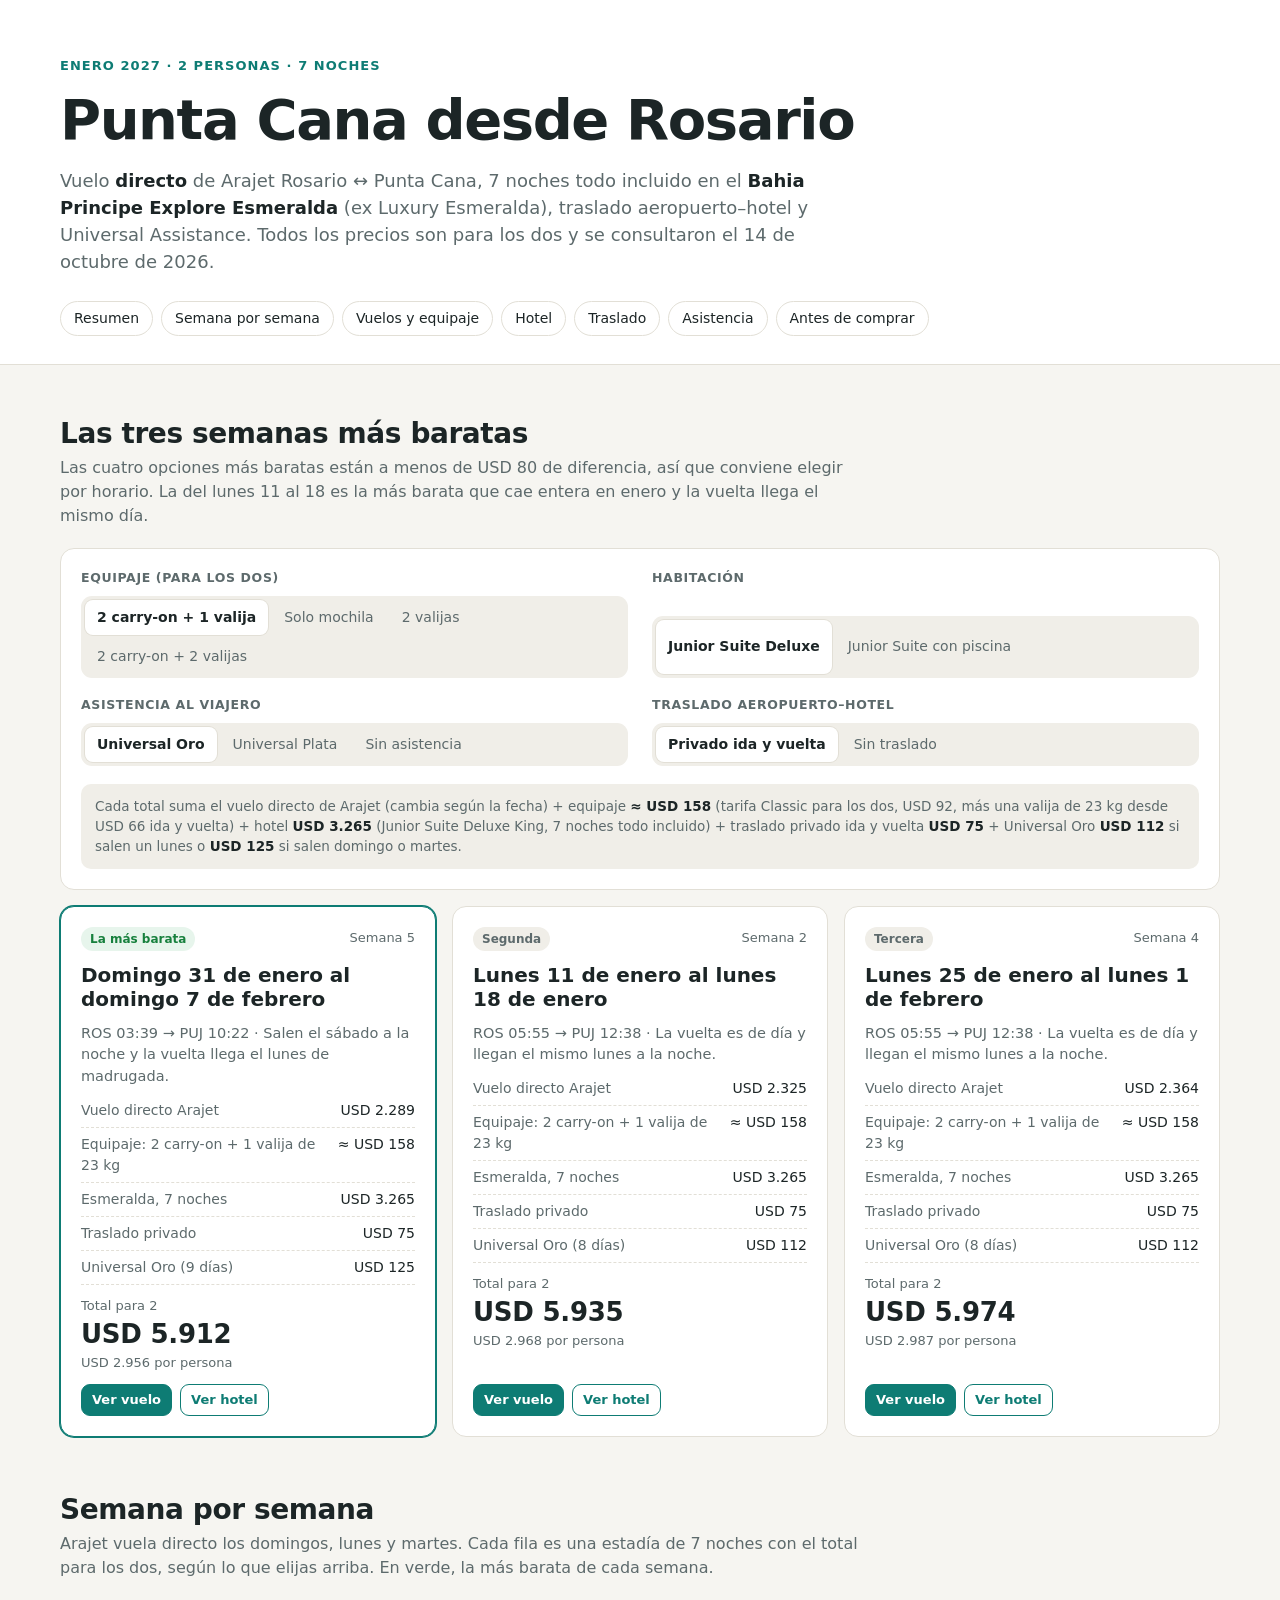
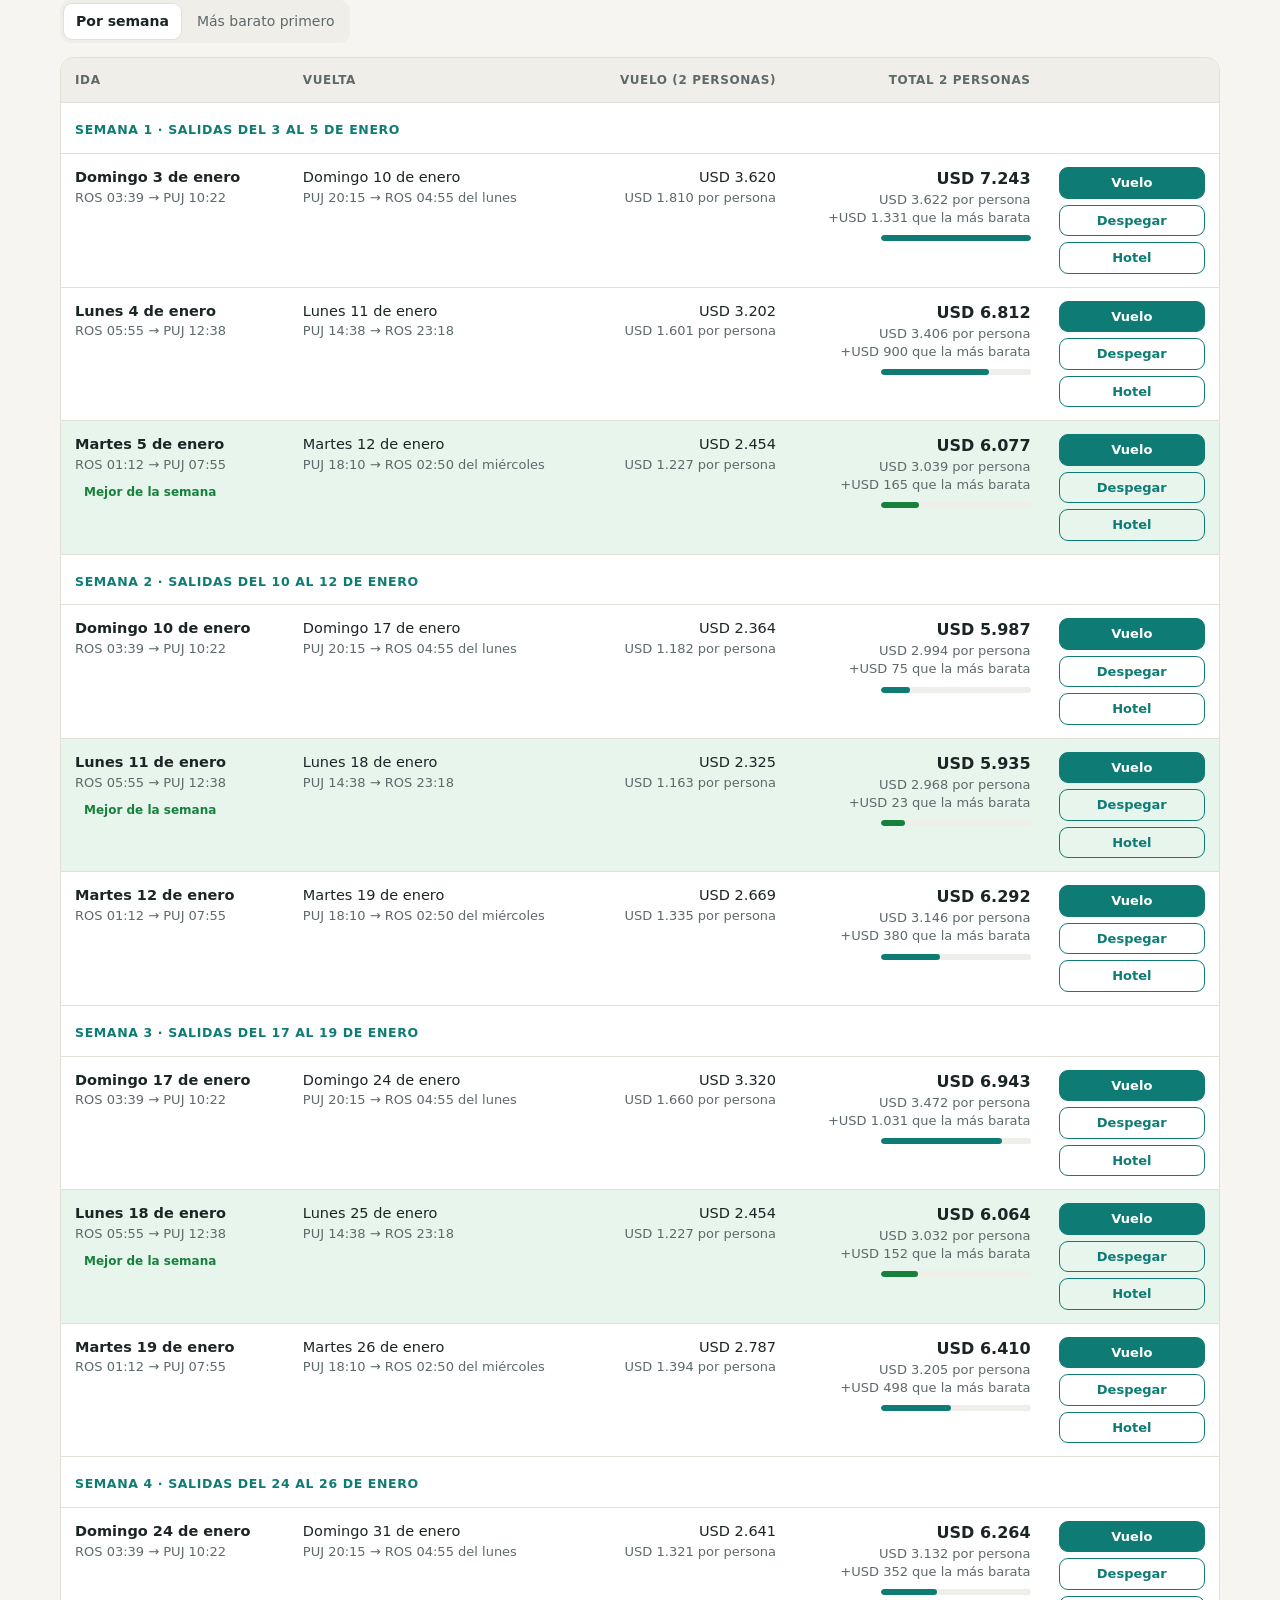
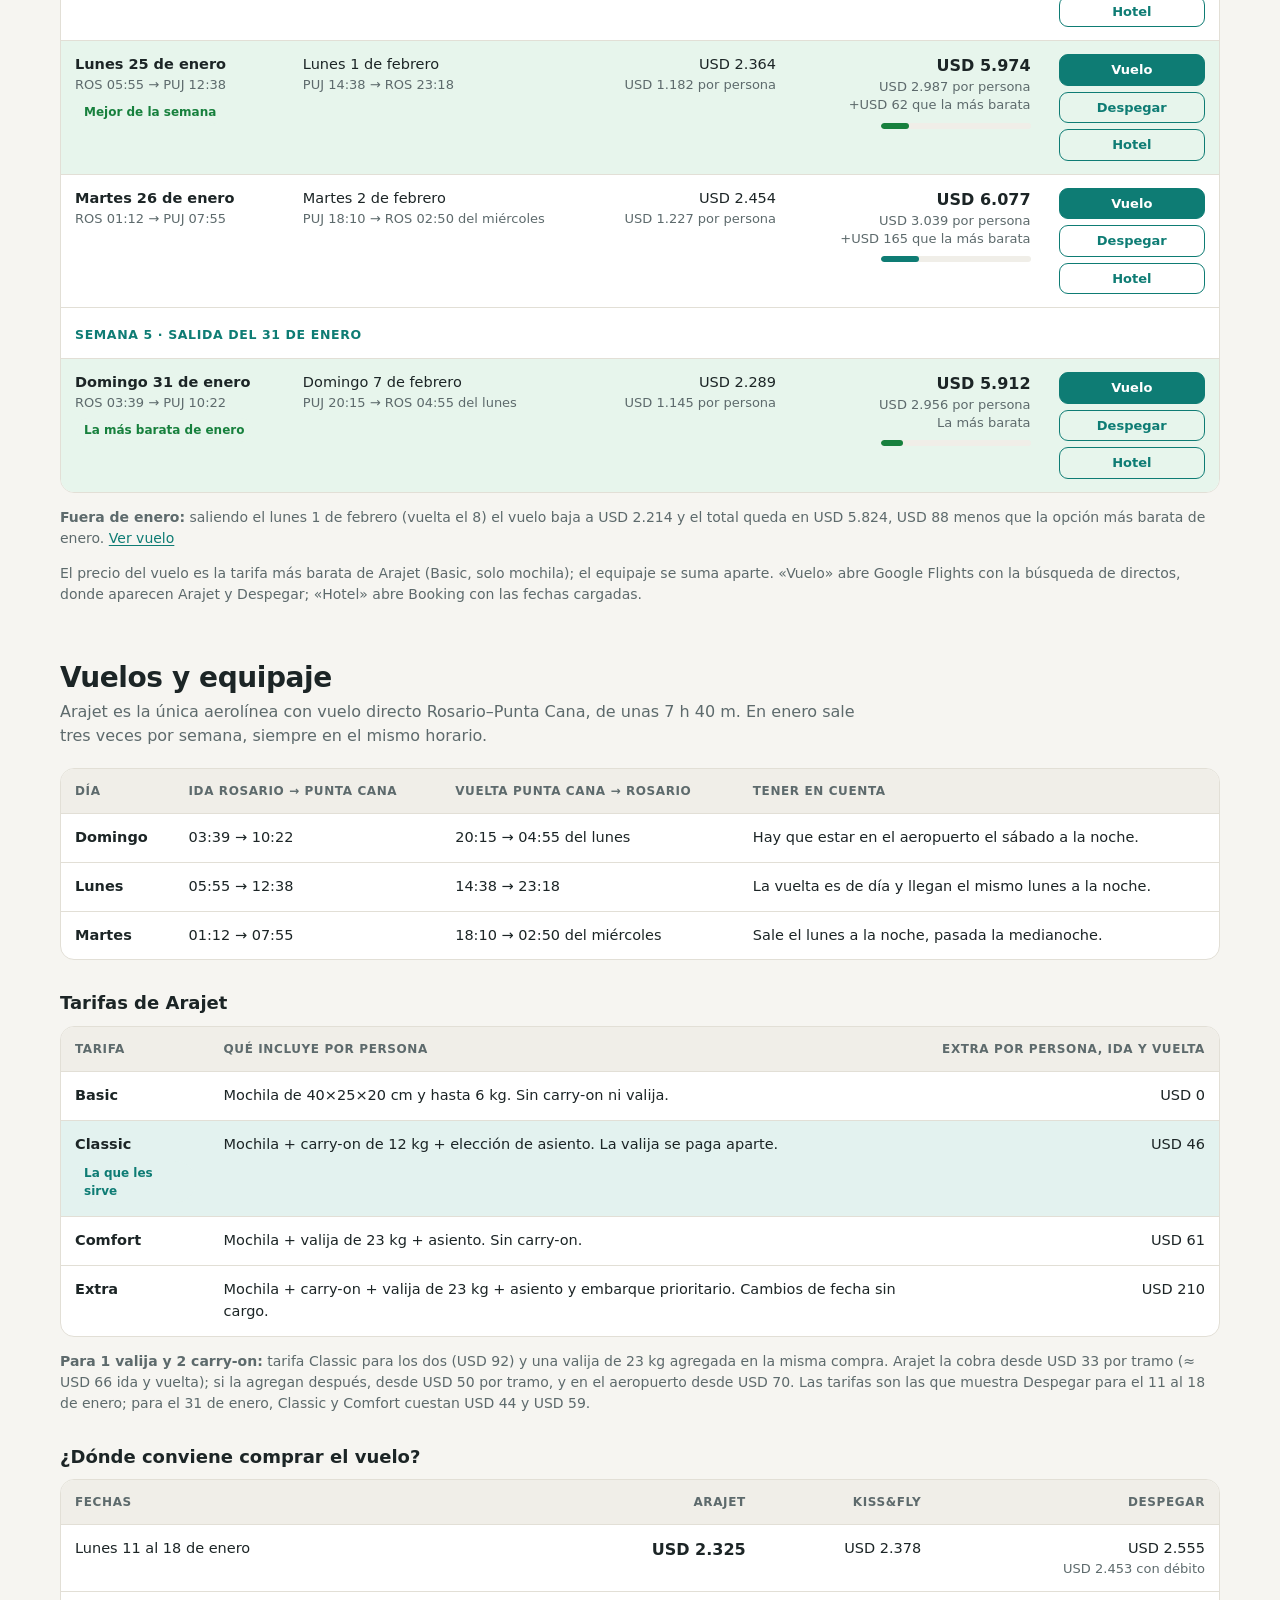
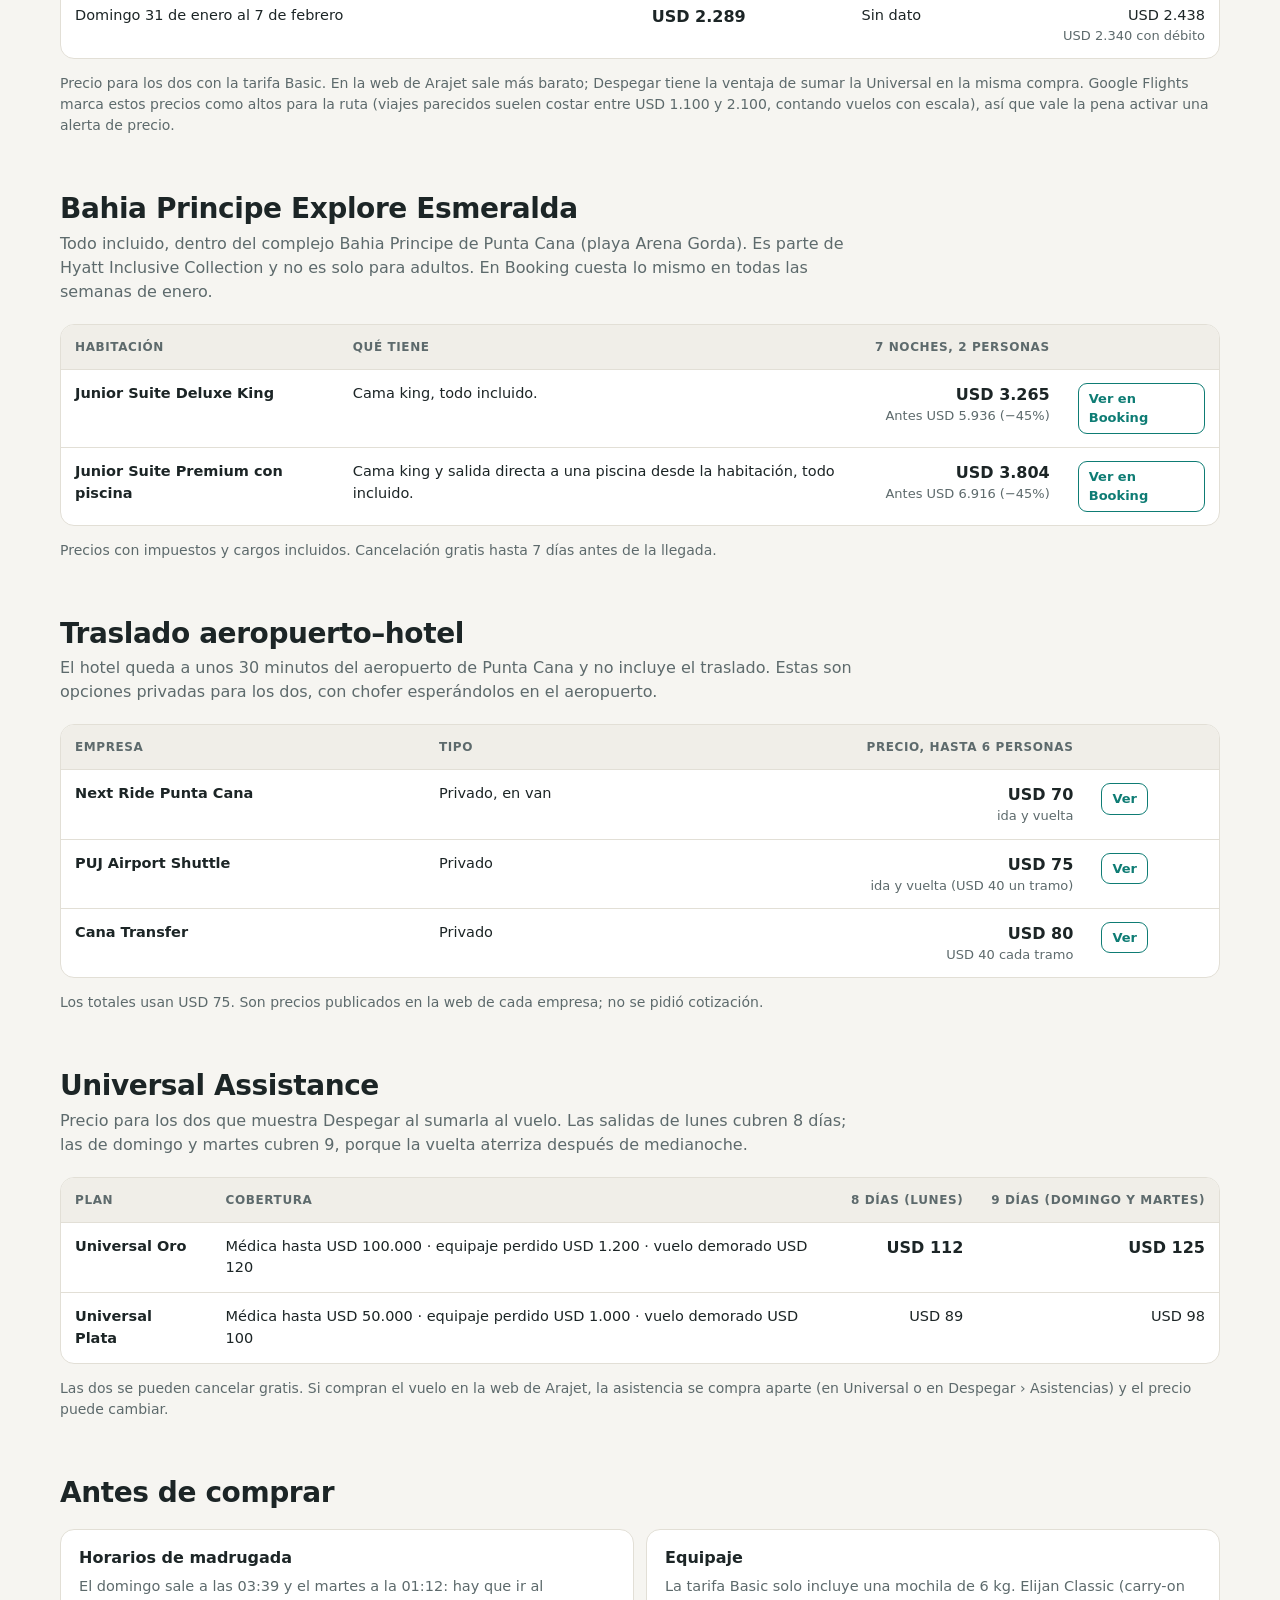
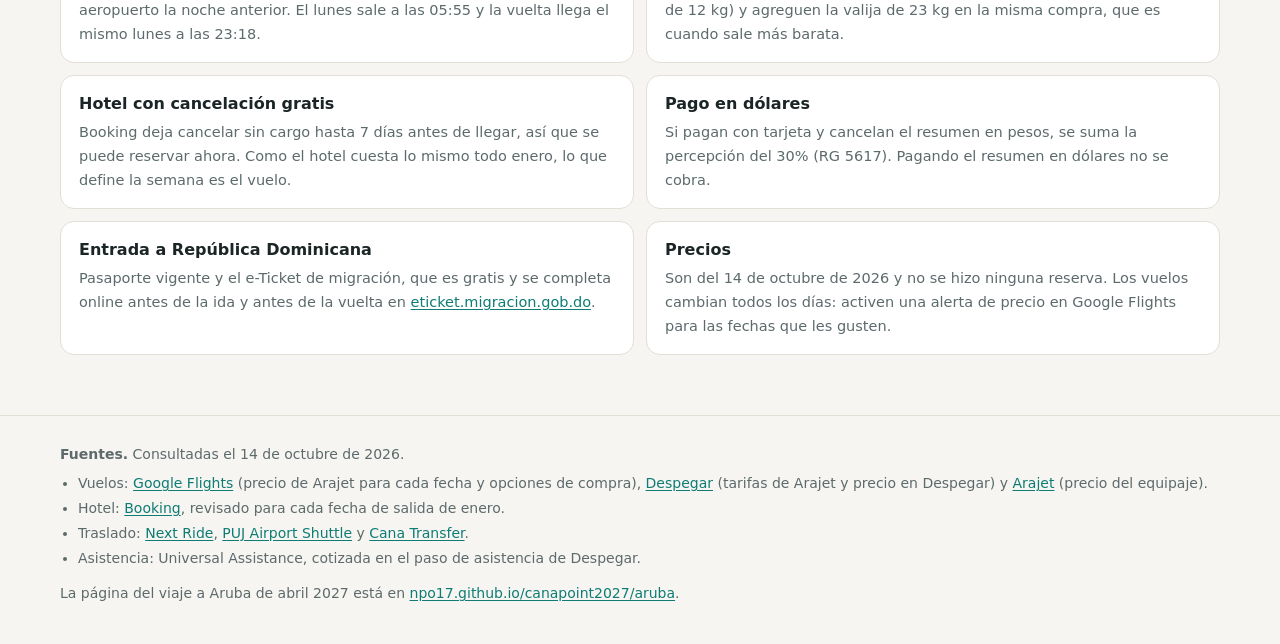
==== index.html @ 8eaff3e0 "Publicar Punta Cana en la raíz y mover Aruba a /aruba/ Co-authored-by: Cursor <cursoragent@cursor.co" ====
<!doctype html>
<html lang="es-AR">
<head>
  <meta charset="utf-8">
  <meta name="viewport" content="width=device-width, initial-scale=1">
  <title>Punta Cana · Enero 2027 · Precios por semana</title>
  <meta name="description" content="Vuelo directo Rosario–Punta Cana, Bahia Principe Explore Esmeralda, traslado y Universal Assistance: precios para 2 personas en cada semana de enero de 2027.">
  <link rel="stylesheet" href="styles.css">
  <script src="app.js" defer></script>
</head>
<body>
  <header class="hero">
    <div class="wrap">
      <p class="eyebrow">Enero 2027 · 2 personas · 7 noches</p>
      <h1>Punta Cana desde Rosario</h1>
      <p class="lead">Vuelo <strong>directo</strong> de Arajet Rosario ↔ Punta Cana, 7 noches todo incluido en el <strong>Bahia Principe Explore Esmeralda</strong> (ex Luxury Esmeralda), traslado aeropuerto–hotel y Universal Assistance. Todos los precios son para los dos y se consultaron el 14 de octubre de 2026.</p>
      <nav class="toc" aria-label="Secciones">
        <a href="#resumen">Resumen</a>
        <a href="#semanas">Semana por semana</a>
        <a href="#vuelos">Vuelos y equipaje</a>
        <a href="#hotel">Hotel</a>
        <a href="#traslado">Traslado</a>
        <a href="#asistencia">Asistencia</a>
        <a href="#antes">Antes de comprar</a>
      </nav>
    </div>
  </header>

  <main class="wrap">
    <section id="resumen" class="section">
      <div class="section-head">
        <h2>Las tres semanas más baratas</h2>
        <p class="muted">Las cuatro opciones más baratas están a menos de USD 80 de diferencia, así que conviene elegir por horario. La del lunes 11 al 18 es la más barata que cae entera en enero y la vuelta llega el mismo día.</p>
      </div>
      <div class="options card">
        <div class="control">
          <span class="control-label">Equipaje (para los dos)</span>
          <div class="seg" data-key="luggage">
            <button type="button" data-value="classic">2 carry-on + 1 valija</button>
            <button type="button" data-value="basic">Solo mochila</button>
            <button type="button" data-value="comfort">2 valijas</button>
            <button type="button" data-value="extra">2 carry-on + 2 valijas</button>
          </div>
        </div>
        <div class="control">
          <span class="control-label">Habitación</span>
          <div class="seg" data-key="room">
            <button type="button" data-value="deluxe">Junior Suite Deluxe</button>
            <button type="button" data-value="swimup">Junior Suite con piscina</button>
          </div>
        </div>
        <div class="control">
          <span class="control-label">Asistencia al viajero</span>
          <div class="seg" data-key="ins">
            <button type="button" data-value="oro">Universal Oro</button>
            <button type="button" data-value="plata">Universal Plata</button>
            <button type="button" data-value="none">Sin asistencia</button>
          </div>
        </div>
        <div class="control">
          <span class="control-label">Traslado aeropuerto–hotel</span>
          <div class="seg" data-key="transfer">
            <button type="button" data-value="private">Privado ida y vuelta</button>
            <button type="button" data-value="none">Sin traslado</button>
          </div>
        </div>
        <p class="includes" id="includes" aria-live="polite"></p>
      </div>
      <div class="packages" id="top"></div>
    </section>

    <section id="semanas" class="section">
      <div class="section-head">
        <h2>Semana por semana</h2>
        <p class="muted">Arajet vuela directo los domingos, lunes y martes. Cada fila es una estadía de 7 noches con el total para los dos, según lo que elijas arriba. En verde, la más barata de cada semana.</p>
      </div>
      <div class="toolbar">
        <div class="seg" data-key="sort">
          <button type="button" data-value="week">Por semana</button>
          <button type="button" data-value="price">Más barato primero</button>
        </div>
      </div>
      <div class="table-wrap">
        <table class="trips-table stack">
          <thead>
            <tr>
              <th>Ida</th>
              <th>Vuelta</th>
              <th class="num">Vuelo (2 personas)</th>
              <th class="num">Total 2 personas</th>
              <th><span class="visually-hidden">Links</span></th>
            </tr>
          </thead>
          <tbody id="trips-body"></tbody>
        </table>
      </div>
      <p class="note" id="feb-note"></p>
      <p class="note">El precio del vuelo es la tarifa más barata de Arajet (Basic, solo mochila); el equipaje se suma aparte. «Vuelo» abre Google Flights con la búsqueda de directos, donde aparecen Arajet y Despegar; «Hotel» abre Booking con las fechas cargadas.</p>
    </section>

    <section id="vuelos" class="section">
      <div class="section-head">
        <h2>Vuelos y equipaje</h2>
        <p class="muted">Arajet es la única aerolínea con vuelo directo Rosario–Punta Cana, de unas 7 h 40 m. En enero sale tres veces por semana, siempre en el mismo horario.</p>
      </div>
      <div class="table-wrap">
        <table class="stack">
          <thead>
            <tr>
              <th>Día</th>
              <th>Ida Rosario → Punta Cana</th>
              <th>Vuelta Punta Cana → Rosario</th>
              <th>Tener en cuenta</th>
            </tr>
          </thead>
          <tbody>
            <tr>
              <td class="nowrap"><strong>Domingo</strong></td>
              <td data-label="Ida">03:39 → 10:22</td>
              <td data-label="Vuelta">20:15 → 04:55 del lunes</td>
              <td data-label="Tener en cuenta">Hay que estar en el aeropuerto el sábado a la noche.</td>
            </tr>
            <tr>
              <td class="nowrap"><strong>Lunes</strong></td>
              <td data-label="Ida">05:55 → 12:38</td>
              <td data-label="Vuelta">14:38 → 23:18</td>
              <td data-label="Tener en cuenta">La vuelta es de día y llegan el mismo lunes a la noche.</td>
            </tr>
            <tr>
              <td class="nowrap"><strong>Martes</strong></td>
              <td data-label="Ida">01:12 → 07:55</td>
              <td data-label="Vuelta">18:10 → 02:50 del miércoles</td>
              <td data-label="Tener en cuenta">Sale el lunes a la noche, pasada la medianoche.</td>
            </tr>
          </tbody>
        </table>
      </div>

      <h3>Tarifas de Arajet</h3>
      <div class="table-wrap">
        <table class="stack">
          <thead>
            <tr>
              <th>Tarifa</th>
              <th>Qué incluye por persona</th>
              <th class="num">Extra por persona, ida y vuelta</th>
            </tr>
          </thead>
          <tbody>
            <tr>
              <td><strong>Basic</strong></td>
              <td data-label="Incluye">Mochila de 40×25×20 cm y hasta 6 kg. Sin carry-on ni valija.</td>
              <td class="num" data-label="Extra por persona">USD 0</td>
            </tr>
            <tr class="is-selected">
              <td><strong>Classic</strong><div class="badges"><span class="badge rec">La que les sirve</span></div></td>
              <td data-label="Incluye">Mochila + carry-on de 12 kg + elección de asiento. La valija se paga aparte.</td>
              <td class="num" data-label="Extra por persona">USD 46</td>
            </tr>
            <tr>
              <td><strong>Comfort</strong></td>
              <td data-label="Incluye">Mochila + valija de 23 kg + asiento. Sin carry-on.</td>
              <td class="num" data-label="Extra por persona">USD 61</td>
            </tr>
            <tr>
              <td><strong>Extra</strong></td>
              <td data-label="Incluye">Mochila + carry-on + valija de 23 kg + asiento y embarque prioritario. Cambios de fecha sin cargo.</td>
              <td class="num" data-label="Extra por persona">USD 210</td>
            </tr>
          </tbody>
        </table>
      </div>
      <p class="note"><strong>Para 1 valija y 2 carry-on:</strong> tarifa Classic para los dos (USD 92) y una valija de 23 kg agregada en la misma compra. Arajet la cobra desde USD 33 por tramo (≈ USD 66 ida y vuelta); si la agregan después, desde USD 50 por tramo, y en el aeropuerto desde USD 70. Las tarifas son las que muestra Despegar para el 11 al 18 de enero; para el 31 de enero, Classic y Comfort cuestan USD 44 y USD 59.</p>

      <h3>¿Dónde conviene comprar el vuelo?</h3>
      <div class="table-wrap">
        <table class="stack">
          <thead>
            <tr>
              <th>Fechas</th>
              <th class="num">Arajet</th>
              <th class="num">kiss&amp;fly</th>
              <th class="num">Despegar</th>
            </tr>
          </thead>
          <tbody>
            <tr>
              <td>Lunes 11 al 18 de enero</td>
              <td class="num" data-label="Arajet"><strong>USD 2.325</strong></td>
              <td class="num" data-label="kiss&amp;fly">USD 2.378</td>
              <td class="num" data-label="Despegar">USD 2.555<span class="sub">USD 2.453 con débito</span></td>
            </tr>
            <tr>
              <td>Domingo 31 de enero al 7 de febrero</td>
              <td class="num" data-label="Arajet"><strong>USD 2.289</strong></td>
              <td class="num" data-label="kiss&amp;fly">Sin dato</td>
              <td class="num" data-label="Despegar">USD 2.438<span class="sub">USD 2.340 con débito</span></td>
            </tr>
          </tbody>
        </table>
      </div>
      <p class="note">Precio para los dos con la tarifa Basic. En la web de Arajet sale más barato; Despegar tiene la ventaja de sumar la Universal en la misma compra. Google Flights marca estos precios como altos para la ruta (viajes parecidos suelen costar entre USD 1.100 y 2.100, contando vuelos con escala), así que vale la pena activar una alerta de precio.</p>
    </section>

    <section id="hotel" class="section">
      <div class="section-head">
        <h2>Bahia Principe Explore Esmeralda</h2>
        <p class="muted">Todo incluido, dentro del complejo Bahia Principe de Punta Cana (playa Arena Gorda). Es parte de Hyatt Inclusive Collection y no es solo para adultos. En Booking cuesta lo mismo en todas las semanas de enero.</p>
      </div>
      <div class="table-wrap">
        <table class="stack">
          <thead>
            <tr>
              <th>Habitación</th>
              <th>Qué tiene</th>
              <th class="num">7 noches, 2 personas</th>
              <th><span class="visually-hidden">Acciones</span></th>
            </tr>
          </thead>
          <tbody>
            <tr>
              <td><strong>Junior Suite Deluxe King</strong></td>
              <td data-label="Qué tiene">Cama king, todo incluido.</td>
              <td class="num" data-label="7 noches, 2 personas"><strong>USD 3.265</strong><span class="sub">Antes USD 5.936 (−45%)</span></td>
              <td><a class="btn small ghost" href="https://www.booking.com/hotel/do/luxury-bahia-principe-esmeralda-punta-cana2.es.html?checkin=2027-01-11&amp;checkout=2027-01-18&amp;group_adults=2&amp;no_rooms=1&amp;selected_currency=USD" target="_blank" rel="noopener">Ver en Booking</a></td>
            </tr>
            <tr>
              <td><strong>Junior Suite Premium con piscina</strong></td>
              <td data-label="Qué tiene">Cama king y salida directa a una piscina desde la habitación, todo incluido.</td>
              <td class="num" data-label="7 noches, 2 personas"><strong>USD 3.804</strong><span class="sub">Antes USD 6.916 (−45%)</span></td>
              <td><a class="btn small ghost" href="https://www.booking.com/hotel/do/luxury-bahia-principe-esmeralda-punta-cana2.es.html?checkin=2027-01-11&amp;checkout=2027-01-18&amp;group_adults=2&amp;no_rooms=1&amp;selected_currency=USD" target="_blank" rel="noopener">Ver en Booking</a></td>
            </tr>
          </tbody>
        </table>
      </div>
      <p class="note">Precios con impuestos y cargos incluidos. Cancelación gratis hasta 7 días antes de la llegada.</p>
    </section>

    <section id="traslado" class="section">
      <div class="section-head">
        <h2>Traslado aeropuerto–hotel</h2>
        <p class="muted">El hotel queda a unos 30 minutos del aeropuerto de Punta Cana y no incluye el traslado. Estas son opciones privadas para los dos, con chofer esperándolos en el aeropuerto.</p>
      </div>
      <div class="table-wrap">
        <table class="stack">
          <thead>
            <tr>
              <th>Empresa</th>
              <th>Tipo</th>
              <th class="num">Precio, hasta 6 personas</th>
              <th><span class="visually-hidden">Acciones</span></th>
            </tr>
          </thead>
          <tbody>
            <tr>
              <td><strong>Next Ride Punta Cana</strong></td>
              <td data-label="Tipo">Privado, en van</td>
              <td class="num" data-label="Precio"><strong>USD 70</strong><span class="sub">ida y vuelta</span></td>
              <td><a class="btn small ghost" href="https://nextridepuntacana.com/transfer-bahia-principe" target="_blank" rel="noopener">Ver</a></td>
            </tr>
            <tr>
              <td><strong>PUJ Airport Shuttle</strong></td>
              <td data-label="Tipo">Privado</td>
              <td class="num" data-label="Precio"><strong>USD 75</strong><span class="sub">ida y vuelta (USD 40 un tramo)</span></td>
              <td><a class="btn small ghost" href="https://pujairportshuttle.com/to/bahia-principe-luxury-esmeralda" target="_blank" rel="noopener">Ver</a></td>
            </tr>
            <tr>
              <td><strong>Cana Transfer</strong></td>
              <td data-label="Tipo">Privado</td>
              <td class="num" data-label="Precio"><strong>USD 80</strong><span class="sub">USD 40 cada tramo</span></td>
              <td><a class="btn small ghost" href="https://canatransfer.com/puj-airport-transfers/private-puj-airport-transfer-to-bahia-principe-luxury-esmeralda/" target="_blank" rel="noopener">Ver</a></td>
            </tr>
          </tbody>
        </table>
      </div>
      <p class="note">Los totales usan USD 75. Son precios publicados en la web de cada empresa; no se pidió cotización.</p>
    </section>

    <section id="asistencia" class="section">
      <div class="section-head">
        <h2>Universal Assistance</h2>
        <p class="muted">Precio para los dos que muestra Despegar al sumarla al vuelo. Las salidas de lunes cubren 8 días; las de domingo y martes cubren 9, porque la vuelta aterriza después de medianoche.</p>
      </div>
      <div class="table-wrap">
        <table class="stack">
          <thead>
            <tr>
              <th>Plan</th>
              <th>Cobertura</th>
              <th class="num">8 días (lunes)</th>
              <th class="num">9 días (domingo y martes)</th>
            </tr>
          </thead>
          <tbody>
            <tr>
              <td><strong>Universal Oro</strong></td>
              <td data-label="Cobertura">Médica hasta USD 100.000 · equipaje perdido USD 1.200 · vuelo demorado USD 120</td>
              <td class="num" data-label="8 días (lunes)"><strong>USD 112</strong></td>
              <td class="num" data-label="9 días (domingo y martes)"><strong>USD 125</strong></td>
            </tr>
            <tr>
              <td><strong>Universal Plata</strong></td>
              <td data-label="Cobertura">Médica hasta USD 50.000 · equipaje perdido USD 1.000 · vuelo demorado USD 100</td>
              <td class="num" data-label="8 días (lunes)">USD 89</td>
              <td class="num" data-label="9 días (domingo y martes)">USD 98</td>
            </tr>
          </tbody>
        </table>
      </div>
      <p class="note">Las dos se pueden cancelar gratis. Si compran el vuelo en la web de Arajet, la asistencia se compra aparte (en Universal o en Despegar › Asistencias) y el precio puede cambiar.</p>
    </section>

    <section id="antes" class="section">
      <div class="section-head">
        <h2>Antes de comprar</h2>
      </div>
      <ul class="checklist">
        <li><strong>Horarios de madrugada</strong><span>El domingo sale a las 03:39 y el martes a la 01:12: hay que ir al aeropuerto la noche anterior. El lunes sale a las 05:55 y la vuelta llega el mismo lunes a las 23:18.</span></li>
        <li><strong>Equipaje</strong><span>La tarifa Basic solo incluye una mochila de 6 kg. Elijan Classic (carry-on de 12 kg) y agreguen la valija de 23 kg en la misma compra, que es cuando sale más barata.</span></li>
        <li><strong>Hotel con cancelación gratis</strong><span>Booking deja cancelar sin cargo hasta 7 días antes de llegar, así que se puede reservar ahora. Como el hotel cuesta lo mismo todo enero, lo que define la semana es el vuelo.</span></li>
        <li><strong>Pago en dólares</strong><span>Si pagan con tarjeta y cancelan el resumen en pesos, se suma la percepción del 30% (RG 5617). Pagando el resumen en dólares no se cobra.</span></li>
        <li><strong>Entrada a República Dominicana</strong><span>Pasaporte vigente y el e-Ticket de migración, que es gratis y se completa online antes de la ida y antes de la vuelta en <a href="https://eticket.migracion.gob.do" target="_blank" rel="noopener">eticket.migracion.gob.do</a>.</span></li>
        <li><strong>Precios</strong><span>Son del 14 de octubre de 2026 y no se hizo ninguna reserva. Los vuelos cambian todos los días: activen una alerta de precio en Google Flights para las fechas que les gusten.</span></li>
      </ul>
    </section>
  </main>

  <footer class="footer">
    <div class="wrap">
      <p><strong>Fuentes.</strong> Consultadas el 14 de octubre de 2026.</p>
      <ul>
        <li>Vuelos: <a href="https://www.google.com/travel/flights?hl=es&amp;curr=USD" target="_blank" rel="noopener">Google Flights</a> (precio de Arajet para cada fecha y opciones de compra), <a href="https://www.despegar.com.ar" target="_blank" rel="noopener">Despegar</a> (tarifas de Arajet y precio en Despegar) y <a href="https://www.arajet.com/es-do/tarifas-de-equipaje" target="_blank" rel="noopener">Arajet</a> (precio del equipaje).</li>
        <li>Hotel: <a href="https://www.booking.com/hotel/do/luxury-bahia-principe-esmeralda-punta-cana2.es.html" target="_blank" rel="noopener">Booking</a>, revisado para cada fecha de salida de enero.</li>
        <li>Traslado: <a href="https://nextridepuntacana.com/transfer-bahia-principe" target="_blank" rel="noopener">Next Ride</a>, <a href="https://pujairportshuttle.com/to/bahia-principe-luxury-esmeralda" target="_blank" rel="noopener">PUJ Airport Shuttle</a> y <a href="https://canatransfer.com/puj-airport-transfers/private-puj-airport-transfer-to-bahia-principe-luxury-esmeralda/" target="_blank" rel="noopener">Cana Transfer</a>.</li>
        <li>Asistencia: Universal Assistance, cotizada en el paso de asistencia de Despegar.</li>
      </ul>
      <p>La página del viaje a Aruba de abril 2027 está en <a href="aruba/">npo17.github.io/canapoint2027/aruba</a>.</p>
    </div>
  </footer>
</body>
</html>
---- styles.css ----
:root {
  --bg: #f6f5f1;
  --surface: #ffffff;
  --surface-2: #f0eee8;
  --text: #1c2526;
  --muted: #5d6a6c;
  --line: #e2dfd6;
  --accent: #0e7c74;
  --accent-ink: #ffffff;
  --accent-soft: #e3f2ef;
  --ok: #17803d;
  --ok-soft: #e7f5ec;
  --warn: #9a5a06;
  --warn-soft: #fbf0dc;
  --over: #b42318;
  --over-soft: #fdecea;
  --c-flight: #0e7c74;
  --c-apt: #3b6fd8;
  --c-levy: #9db8ee;
  --c-car: #d98a1c;
  --c-ins: #c94f7c;
  --c-ed: #8a63d2;
  --radius: 14px;
  color-scheme: light;
}

@media (prefers-color-scheme: dark) {
  :root {
    --bg: #101516;
    --surface: #172022;
    --surface-2: #1f292b;
    --text: #e8eeee;
    --muted: #9aabad;
    --line: #2b3739;
    --accent: #3cc3b4;
    --accent-ink: #062b28;
    --accent-soft: #163a37;
    --ok: #5ad48a;
    --ok-soft: #14301f;
    --warn: #f0b45a;
    --warn-soft: #3a2c13;
    --over: #ff8a7a;
    --over-soft: #3d1c19;
    --c-flight: #3cc3b4;
    --c-apt: #6c97ef;
    --c-levy: #3a5a99;
    --c-car: #e9a23b;
    --c-ins: #e87fa6;
    --c-ed: #a888e6;
    color-scheme: dark;
  }
}

*,
*::before,
*::after {
  box-sizing: border-box;
}

html {
  scroll-behavior: smooth;
}

body {
  margin: 0;
  background: var(--bg);
  color: var(--text);
  font: 16px/1.5 system-ui, -apple-system, "Segoe UI", Roboto, "Helvetica Neue", Arial, sans-serif;
  -webkit-font-smoothing: antialiased;
}

a {
  color: var(--accent);
  text-underline-offset: 2px;
}

h1,
h2,
h3 {
  line-height: 1.2;
}

.wrap {
  width: min(1160px, calc(100% - 32px));
  margin-inline: auto;
}

.visually-hidden {
  position: absolute;
  width: 1px;
  height: 1px;
  overflow: hidden;
  clip: rect(0 0 0 0);
  white-space: nowrap;
}

/* Hero */

.hero {
  padding: 56px 0 28px;
  border-bottom: 1px solid var(--line);
  background: var(--surface);
}

.eyebrow {
  margin: 0 0 10px;
  color: var(--accent);
  font-size: 13px;
  font-weight: 700;
  letter-spacing: 0.08em;
  text-transform: uppercase;
}

.hero h1 {
  margin: 0;
  font-size: clamp(36px, 6vw, 56px);
  letter-spacing: -0.025em;
}

.lead {
  max-width: 760px;
  margin: 14px 0 0;
  color: var(--muted);
  font-size: 18px;
}

.lead strong {
  color: var(--text);
}

.toc {
  display: flex;
  flex-wrap: wrap;
  gap: 8px;
  margin-top: 26px;
}

.toc a {
  padding: 6px 13px;
  border: 1px solid var(--line);
  border-radius: 999px;
  color: var(--text);
  font-size: 14px;
  text-decoration: none;
}

.toc a:hover {
  border-color: var(--accent);
  color: var(--accent);
}

/* Sections */

.section {
  padding: 52px 0 4px;
  scroll-margin-top: 12px;
}

.section-head {
  max-width: 800px;
  margin-bottom: 20px;
}

.section-head h2 {
  margin: 0;
  font-size: 28px;
  letter-spacing: -0.015em;
}

.section h3 {
  margin: 32px 0 12px;
  font-size: 18px;
}

.muted {
  margin: 6px 0 0;
  color: var(--muted);
}

.sub {
  display: block;
  color: var(--muted);
  font-size: 13px;
  line-height: 1.4;
}

.note {
  margin: 14px 0 0;
  color: var(--muted);
  font-size: 14px;
}

.note-top {
  margin: 0 0 14px;
}

.card {
  border: 1px solid var(--line);
  border-radius: var(--radius);
  background: var(--surface);
}

/* Badges and tags */

.badges {
  display: flex;
  flex-wrap: wrap;
  gap: 6px;
  margin-top: 6px;
}

.badge {
  display: inline-block;
  padding: 3px 9px;
  border-radius: 999px;
  background: var(--surface-2);
  color: var(--muted);
  font-size: 12px;
  font-weight: 700;
}

.badge.rec {
  background: var(--accent-soft);
  color: var(--accent);
}

.badge.cheap {
  background: var(--ok-soft);
  color: var(--ok);
}

.badge.direct,
.badge.premium {
  background: var(--warn-soft);
  color: var(--warn);
}

.tag {
  display: inline-block;
  padding: 3px 9px;
  border-radius: 7px;
  background: var(--surface-2);
  color: var(--muted);
  font-size: 12.5px;
  font-weight: 600;
}

.tag.ok {
  background: var(--ok-soft);
  color: var(--ok);
}

.tag.over {
  background: var(--over-soft);
  color: var(--over);
}

/* Buttons */

.btn {
  display: inline-flex;
  align-items: center;
  justify-content: center;
  padding: 8px 14px;
  border: 1px solid var(--accent);
  border-radius: 9px;
  background: var(--accent);
  color: var(--accent-ink);
  font: inherit;
  font-size: 14px;
  font-weight: 600;
  text-decoration: none;
  cursor: pointer;
}

.btn:hover {
  filter: brightness(1.07);
}

.btn.ghost {
  background: transparent;
  color: var(--accent);
}

.btn.small {
  padding: 5px 10px;
  font-size: 13px;
}

.btn.is-active {
  border-color: transparent;
  background: var(--accent-soft);
  color: var(--accent);
}

.btn:focus-visible,
.seg button:focus-visible,
select:focus-visible,
input:focus-visible,
.toc a:focus-visible {
  outline: 2px solid var(--accent);
  outline-offset: 2px;
}

/* Segmented controls */

.seg {
  display: inline-flex;
  flex-wrap: wrap;
  gap: 4px;
  padding: 4px;
  border-radius: 11px;
  background: var(--surface-2);
}

.seg button {
  padding: 7px 12px;
  border: 0;
  border-radius: 8px;
  background: transparent;
  color: var(--muted);
  font: inherit;
  font-size: 14px;
  cursor: pointer;
}

.seg button:hover:not(:disabled) {
  color: var(--text);
}

.seg button[aria-pressed="true"] {
  background: var(--surface);
  color: var(--text);
  font-weight: 600;
  box-shadow: 0 0 0 1px var(--line);
}

.seg button:disabled {
  opacity: 0.45;
  cursor: not-allowed;
}

/* Packages */

.packages {
  display: grid;
  grid-template-columns: repeat(3, minmax(0, 1fr));
  gap: 16px;
}

.package {
  display: flex;
  flex-direction: column;
  gap: 12px;
  padding: 20px;
}

.package.is-featured {
  border-color: var(--accent);
  box-shadow: 0 0 0 1px var(--accent);
}

.package-head {
  display: flex;
  align-items: center;
  justify-content: space-between;
  gap: 8px;
}

.package-head .sub {
  display: inline;
}

.package h3 {
  margin: 0;
  font-size: 20px;
}

.package-text,
.package-extra {
  margin: 0;
  color: var(--muted);
}

.package-text {
  font-size: 14.5px;
}

.package-extra {
  font-size: 13px;
}

.package-lines {
  display: grid;
  gap: 6px;
  margin: 0;
  font-size: 14px;
}

.package-lines div {
  display: flex;
  justify-content: space-between;
  gap: 12px;
  padding-bottom: 6px;
  border-bottom: 1px dashed var(--line);
}

.package-lines dt {
  color: var(--muted);
}

.package-lines dd {
  margin: 0;
  font-variant-numeric: tabular-nums;
  white-space: nowrap;
}

.package-total strong {
  display: block;
  font-size: 26px;
  letter-spacing: -0.01em;
  font-variant-numeric: tabular-nums;
}

.package .btn {
  align-self: flex-start;
  margin-top: auto;
}

/* Calculator */

.calc {
  display: grid;
  grid-template-columns: minmax(0, 5fr) minmax(0, 7fr);
  gap: 16px;
  align-items: start;
}

.calc-controls {
  display: grid;
  gap: 18px;
  padding: 20px;
}

.control {
  display: grid;
  gap: 8px;
  min-width: 0;
}

.control-label {
  color: var(--muted);
  font-size: 12.5px;
  font-weight: 700;
  letter-spacing: 0.05em;
  text-transform: uppercase;
}

select {
  width: 100%;
  padding: 9px 12px;
  border: 1px solid var(--line);
  border-radius: 9px;
  background: var(--surface);
  color: var(--text);
  font: inherit;
  font-size: 14.5px;
}

.check {
  display: flex;
  align-items: flex-start;
  gap: 10px;
  font-size: 14.5px;
  cursor: pointer;
}

.check input {
  margin-top: 3px;
  accent-color: var(--accent);
}

.check input:disabled + span {
  color: var(--muted);
}

.calc-result {
  position: sticky;
  top: 16px;
  padding: 22px;
}

.calc-result.flash {
  animation: flash 1.4s ease-out;
}

@keyframes flash {
  from {
    box-shadow: 0 0 0 5px var(--accent-soft);
  }
  to {
    box-shadow: 0 0 0 0 transparent;
  }
}

.result-top {
  display: flex;
  flex-wrap: wrap;
  align-items: flex-start;
  justify-content: space-between;
  gap: 16px;
}

.kicker {
  margin: 0;
  color: var(--muted);
  font-size: 12.5px;
  font-weight: 700;
  letter-spacing: 0.05em;
  text-transform: uppercase;
}

.total {
  margin: 6px 0 4px;
  font-size: clamp(38px, 5vw, 50px);
  font-weight: 750;
  line-height: 1;
  letter-spacing: -0.03em;
  font-variant-numeric: tabular-nums;
}

.per-person {
  margin: 0;
  color: var(--muted);
}

.status {
  padding: 6px 12px;
  border-radius: 999px;
  font-size: 14px;
  font-weight: 700;
}

.status.is-ok {
  background: var(--ok-soft);
  color: var(--ok);
}

.status.is-over {
  background: var(--over-soft);
  color: var(--over);
}

.budget {
  position: relative;
  margin: 22px 0 36px;
}

.budget-bar {
  display: flex;
  height: 18px;
  overflow: hidden;
  border-radius: 999px;
  background: var(--surface-2);
}

.budget-bar span {
  height: 100%;
}

.budget-bar span + span {
  border-left: 2px solid var(--surface);
}

.budget-cap {
  position: absolute;
  top: -5px;
  bottom: -5px;
  width: 2px;
  margin-left: -1px;
  background: var(--text);
}

.budget-cap span {
  position: absolute;
  top: calc(100% + 4px);
  right: 0;
  color: var(--muted);
  font-size: 12px;
  white-space: nowrap;
}

.c-flight {
  background: var(--c-flight);
}

.c-apt {
  background: var(--c-apt);
}

.c-levy {
  background: var(--c-levy);
}

.c-car {
  background: var(--c-car);
}

.c-ins {
  background: var(--c-ins);
}

.c-ed {
  background: var(--c-ed);
}

.breakdown {
  display: grid;
  gap: 10px;
  margin: 0;
  padding: 0;
  list-style: none;
}

.breakdown li {
  display: grid;
  grid-template-columns: 12px minmax(0, 1fr) auto;
  align-items: baseline;
  gap: 12px;
  padding-bottom: 10px;
  border-bottom: 1px solid var(--line);
}

.breakdown li:last-child {
  padding-bottom: 0;
  border-bottom: 0;
}

.breakdown .dot {
  width: 12px;
  height: 12px;
  align-self: center;
  border-radius: 4px;
}

.breakdown strong {
  display: block;
  font-size: 15px;
}

.breakdown b {
  font-variant-numeric: tabular-nums;
  white-space: nowrap;
}

.result-notes {
  margin: 18px 0 0;
  padding: 12px 14px;
  border-radius: 10px;
  background: var(--surface-2);
  color: var(--muted);
  font-size: 13.5px;
}

.result-notes p {
  margin: 0;
}

.result-notes p + p {
  margin-top: 6px;
}

/* Toolbars */

.toolbar {
  display: flex;
  flex-wrap: wrap;
  align-items: center;
  gap: 10px 14px;
  margin-bottom: 14px;
}

/* Tables */

.table-wrap {
  position: relative;
  overflow-x: auto;
  border: 1px solid var(--line);
  border-radius: var(--radius);
  background: var(--surface);
}

table {
  width: 100%;
  border-collapse: collapse;
  font-size: 14.5px;
}

th,
td {
  padding: 13px 14px;
  border-bottom: 1px solid var(--line);
  text-align: left;
  vertical-align: top;
}

th {
  background: var(--surface-2);
  color: var(--muted);
  font-size: 12px;
  font-weight: 700;
  letter-spacing: 0.05em;
  text-transform: uppercase;
  white-space: nowrap;
}

tbody tr:last-child td {
  border-bottom: 0;
}

th.num,
td.num {
  text-align: right;
}

td.num {
  white-space: nowrap;
  font-variant-numeric: tabular-nums;
}

td.num strong {
  font-size: 16px;
}

tr.is-selected td {
  background: var(--accent-soft);
}

.airline {
  font-weight: 700;
}

.flights-table td:nth-child(1) {
  min-width: 210px;
}

.flights-table td:nth-child(2),
.flights-table td:nth-child(3) {
  min-width: 165px;
}

.flights-table td:nth-child(4) {
  min-width: 130px;
}

.ins-table td:nth-child(1) {
  min-width: 200px;
}

.ins-table td:nth-child(3) {
  min-width: 230px;
}

.row-note {
  margin-top: 6px;
}

.actions {
  display: flex;
  flex-direction: column;
  gap: 6px;
  min-width: 130px;
}

.nowrap {
  white-space: nowrap;
}

/* Apartments */

.apts {
  display: grid;
  grid-template-columns: repeat(auto-fill, minmax(300px, 1fr));
  gap: 16px;
}

.apt {
  display: flex;
  flex-direction: column;
  gap: 10px;
  padding: 18px;
}

.apt.is-selected {
  border-color: var(--accent);
  box-shadow: 0 0 0 1px var(--accent);
}

.apt-head {
  display: flex;
  align-items: flex-start;
  justify-content: space-between;
  gap: 12px;
}

.apt h3 {
  margin: 0;
  font-size: 17px;
}

.apt h3 a {
  color: var(--text);
  text-decoration: none;
}

.apt h3 a:hover {
  color: var(--accent);
}

.rating {
  font-size: 14px;
  font-weight: 700;
  white-space: nowrap;
}

.rating span {
  color: var(--muted);
  font-weight: 500;
}

.apt-title {
  margin: 0;
  color: var(--muted);
  font-size: 13.5px;
  font-style: italic;
}

.apt .sub {
  margin: 0;
}

.chips {
  display: flex;
  flex-wrap: wrap;
  gap: 6px;
  margin: 0;
  padding: 0;
  list-style: none;
}

.chips li {
  padding: 3px 9px;
  border: 1px solid var(--line);
  border-radius: 999px;
  font-size: 12.5px;
}

.apt-price strong {
  display: block;
  font-size: 24px;
  letter-spacing: -0.01em;
  font-variant-numeric: tabular-nums;
}

.apt-meta {
  display: flex;
  flex-wrap: wrap;
  gap: 6px;
}

.apt-actions {
  display: flex;
  flex-wrap: wrap;
  gap: 8px;
  margin-top: auto;
  padding-top: 4px;
}

/* Checklist */

.checklist {
  display: grid;
  grid-template-columns: repeat(2, minmax(0, 1fr));
  gap: 12px;
  margin: 0;
  padding: 0;
  list-style: none;
}

.checklist li {
  padding: 16px 18px;
  border: 1px solid var(--line);
  border-radius: var(--radius);
  background: var(--surface);
}

.checklist strong {
  display: block;
  margin-bottom: 4px;
}

.checklist span {
  color: var(--muted);
  font-size: 14.5px;
}

/* Footer */

.footer {
  margin-top: 56px;
  padding: 28px 0 40px;
  border-top: 1px solid var(--line);
  color: var(--muted);
  font-size: 14px;
}

.footer p {
  margin: 0;
}

.footer ul {
  margin: 8px 0 0;
  padding-left: 18px;
}

.footer li + li {
  margin-top: 4px;
}

@media (max-width: 960px) {
  .packages,
  .calc,
  .checklist {
    grid-template-columns: 1fr;
  }

  .calc-result {
    position: static;
  }
}

@media (max-width: 820px) {
  .stack thead {
    display: none;
  }

  .stack,
  .stack tbody,
  .stack tr,
  .stack td {
    display: block;
  }

  .stack tr {
    padding: 14px 16px;
    border-bottom: 1px solid var(--line);
  }

  .stack tbody tr:last-child {
    border-bottom: 0;
  }

  .table-wrap .stack td {
    min-width: 0;
    padding: 0;
    border: 0;
    text-align: left;
    white-space: normal;
  }

  .stack td + td {
    margin-top: 10px;
  }

  .stack td[data-label]::before {
    content: attr(data-label);
    display: block;
    margin-bottom: 2px;
    color: var(--muted);
    font-size: 11.5px;
    font-weight: 700;
    letter-spacing: 0.05em;
    text-transform: uppercase;
  }

  .stack tr.is-selected {
    background: var(--accent-soft);
  }

  .stack tr.is-selected td {
    background: transparent;
  }

  .stack .actions {
    flex-direction: row;
    flex-wrap: wrap;
  }
}

@media (max-width: 560px) {
  .hero {
    padding-top: 40px;
  }

  .section {
    padding-top: 40px;
  }

  th,
  td {
    padding: 11px 12px;
  }
}

@media (prefers-reduced-motion: reduce) {
  html {
    scroll-behavior: auto;
  }

  .calc-result.flash {
    animation: none;
  }
}

/* Opciones y tabla por semana */

.options {
  display: grid;
  grid-template-columns: repeat(2, minmax(0, 1fr));
  gap: 18px 24px;
  margin-bottom: 16px;
  padding: 20px;
}

.includes {
  grid-column: 1 / -1;
  margin: 0;
  padding: 12px 14px;
  border-radius: 10px;
  background: var(--surface-2);
  color: var(--muted);
  font-size: 13.5px;
}

.includes strong {
  color: var(--text);
}

.package .links {
  display: flex;
  flex-wrap: wrap;
  gap: 8px;
  margin-top: auto;
}

.package .links .btn {
  margin-top: 0;
}

.trips-table td:nth-child(1),
.trips-table td:nth-child(2) {
  min-width: 200px;
}

.trips-table td:nth-child(4) {
  min-width: 170px;
}

.week-row th {
  padding-top: 18px;
  background: var(--surface);
  color: var(--accent);
  font-size: 12.5px;
  white-space: normal;
}

tr.is-best td {
  background: var(--ok-soft);
}

.total-bar {
  display: block;
  width: 150px;
  max-width: 100%;
  height: 6px;
  margin: 8px 0 0 auto;
  overflow: hidden;
  border-radius: 999px;
  background: var(--surface-2);
}

.total-bar span {
  display: block;
  height: 100%;
  border-radius: inherit;
  background: var(--accent);
}

tr.is-best .total-bar span {
  background: var(--ok);
}

.footer ul + p {
  margin-top: 14px;
}

@media (max-width: 960px) {
  .options {
    grid-template-columns: 1fr;
  }
}

@media (max-width: 820px) {
  .stack tr.week-row {
    padding-bottom: 0;
    border-bottom: 0;
  }

  .stack tr.week-row th {
    display: block;
    padding: 0;
    background: transparent;
  }

  .stack tr.is-best {
    background: var(--ok-soft);
  }

  .stack tr.is-best td {
    background: transparent;
  }

  .total-bar {
    margin-left: 0;
  }
}
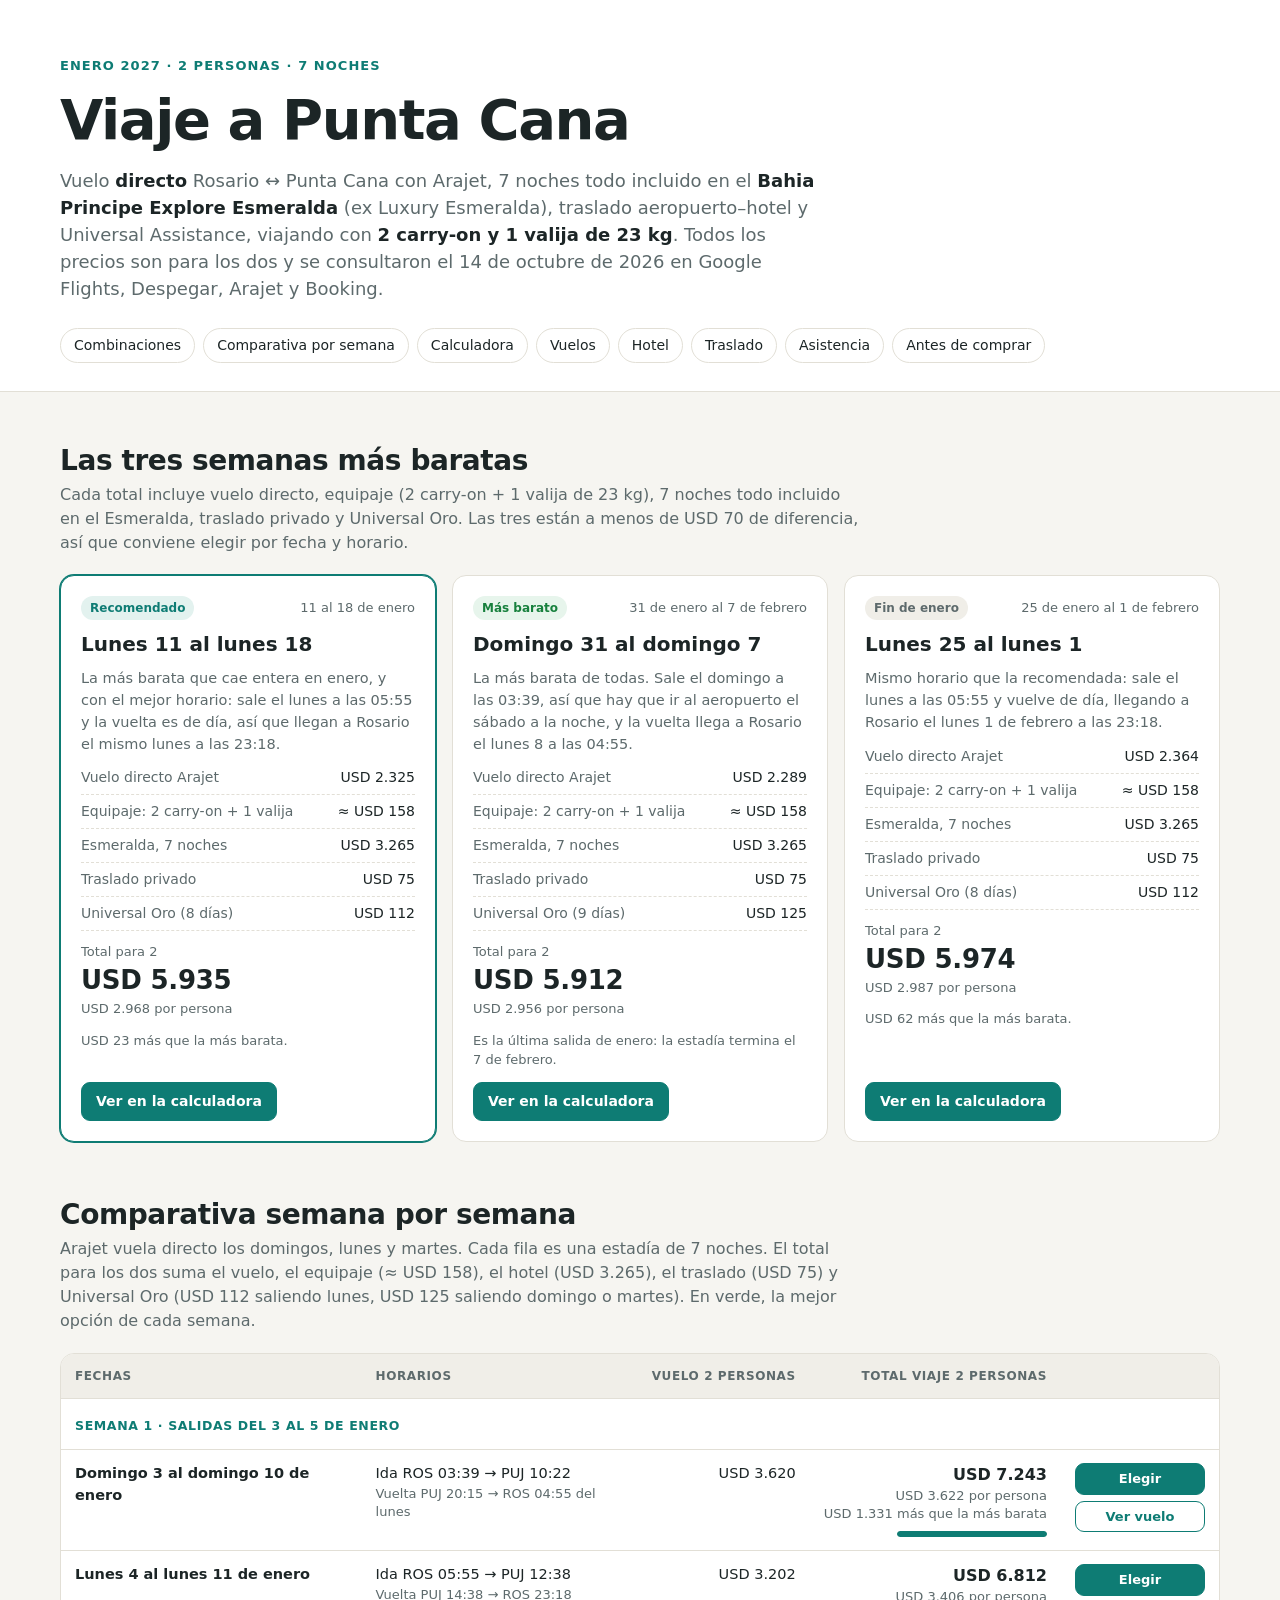
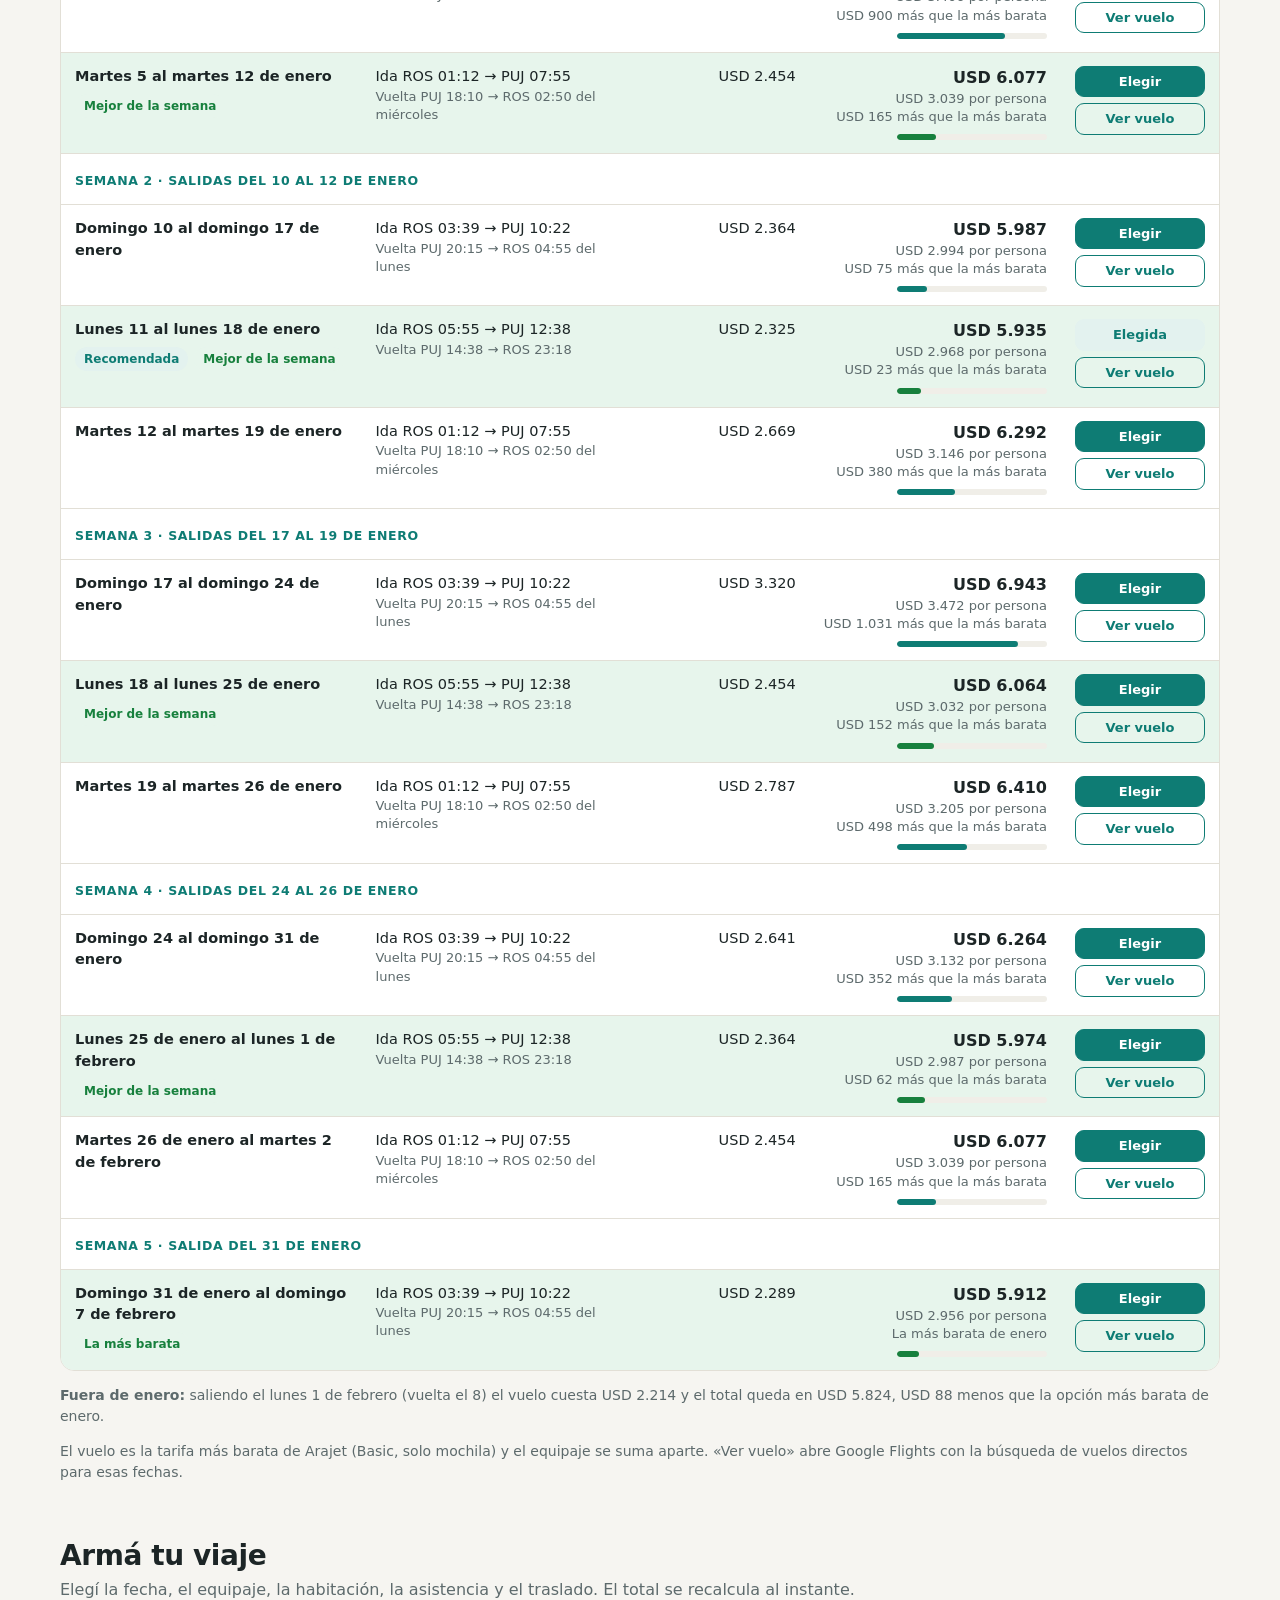
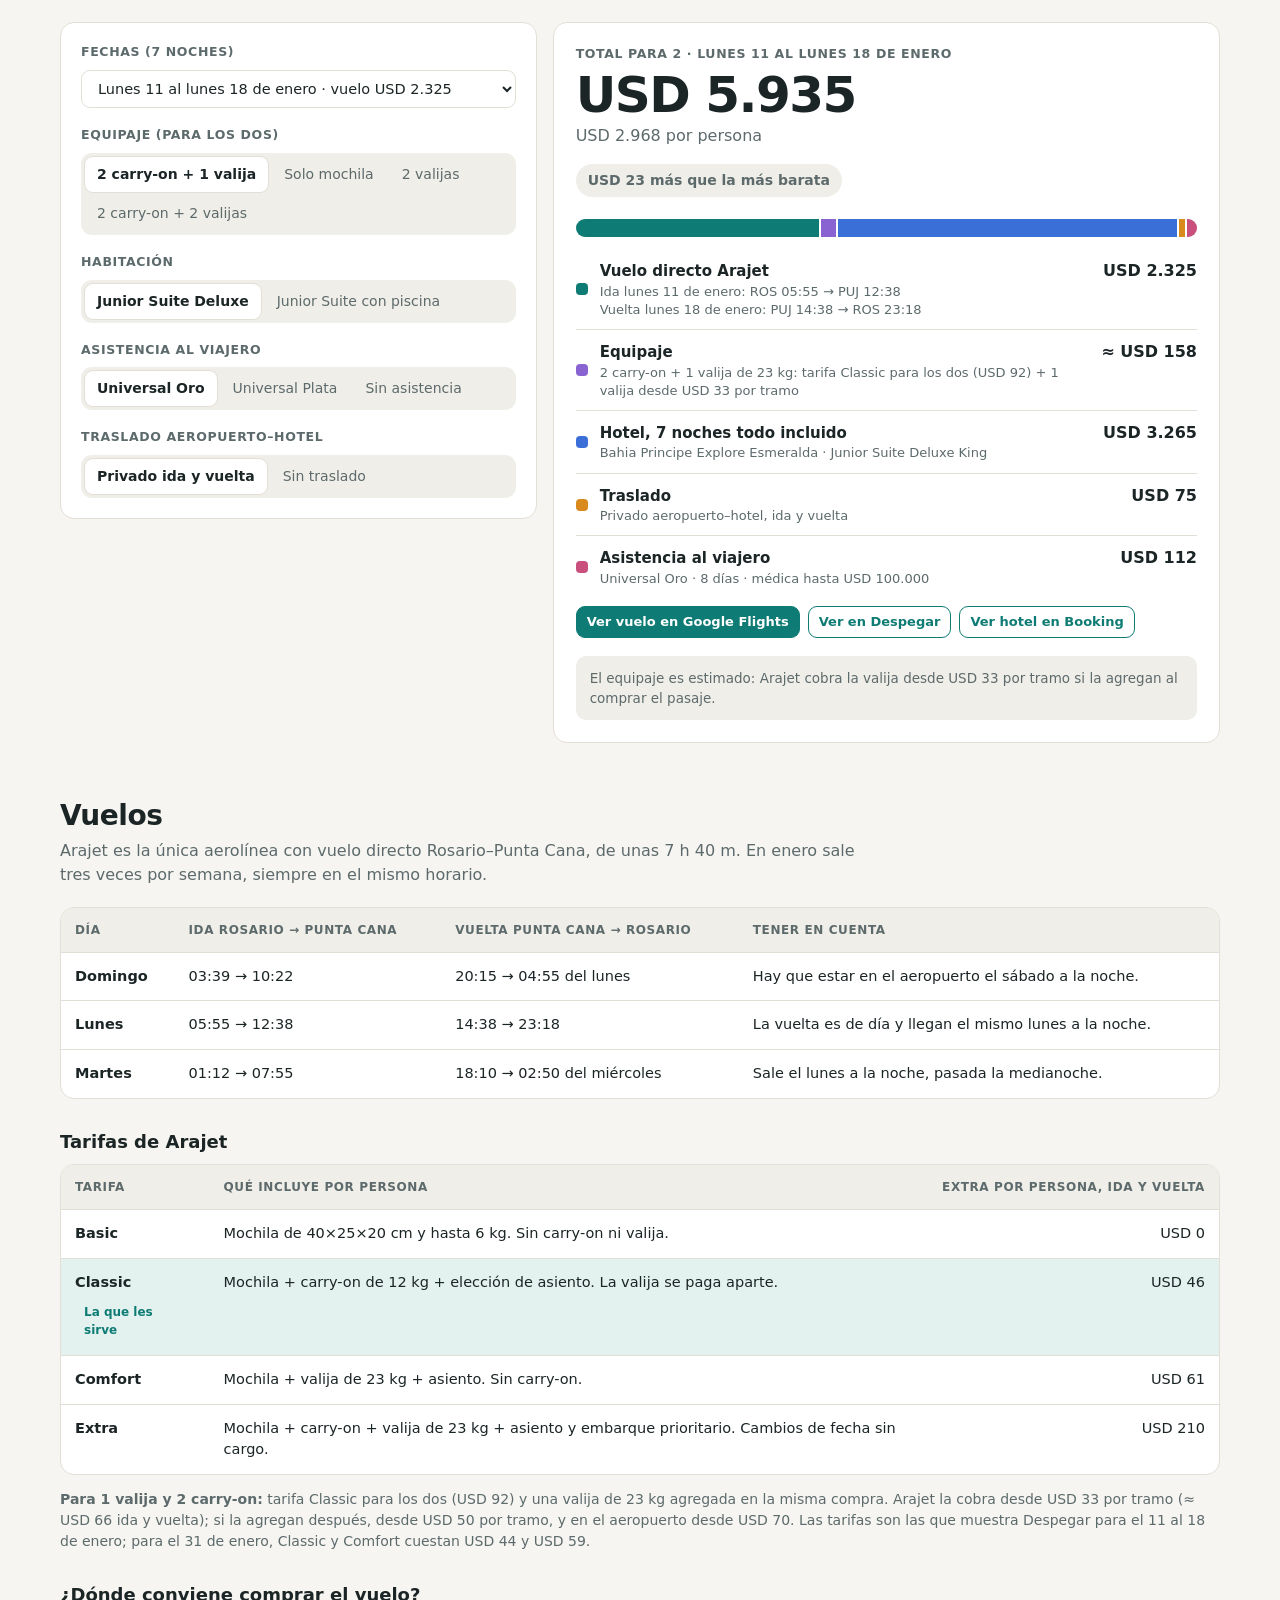
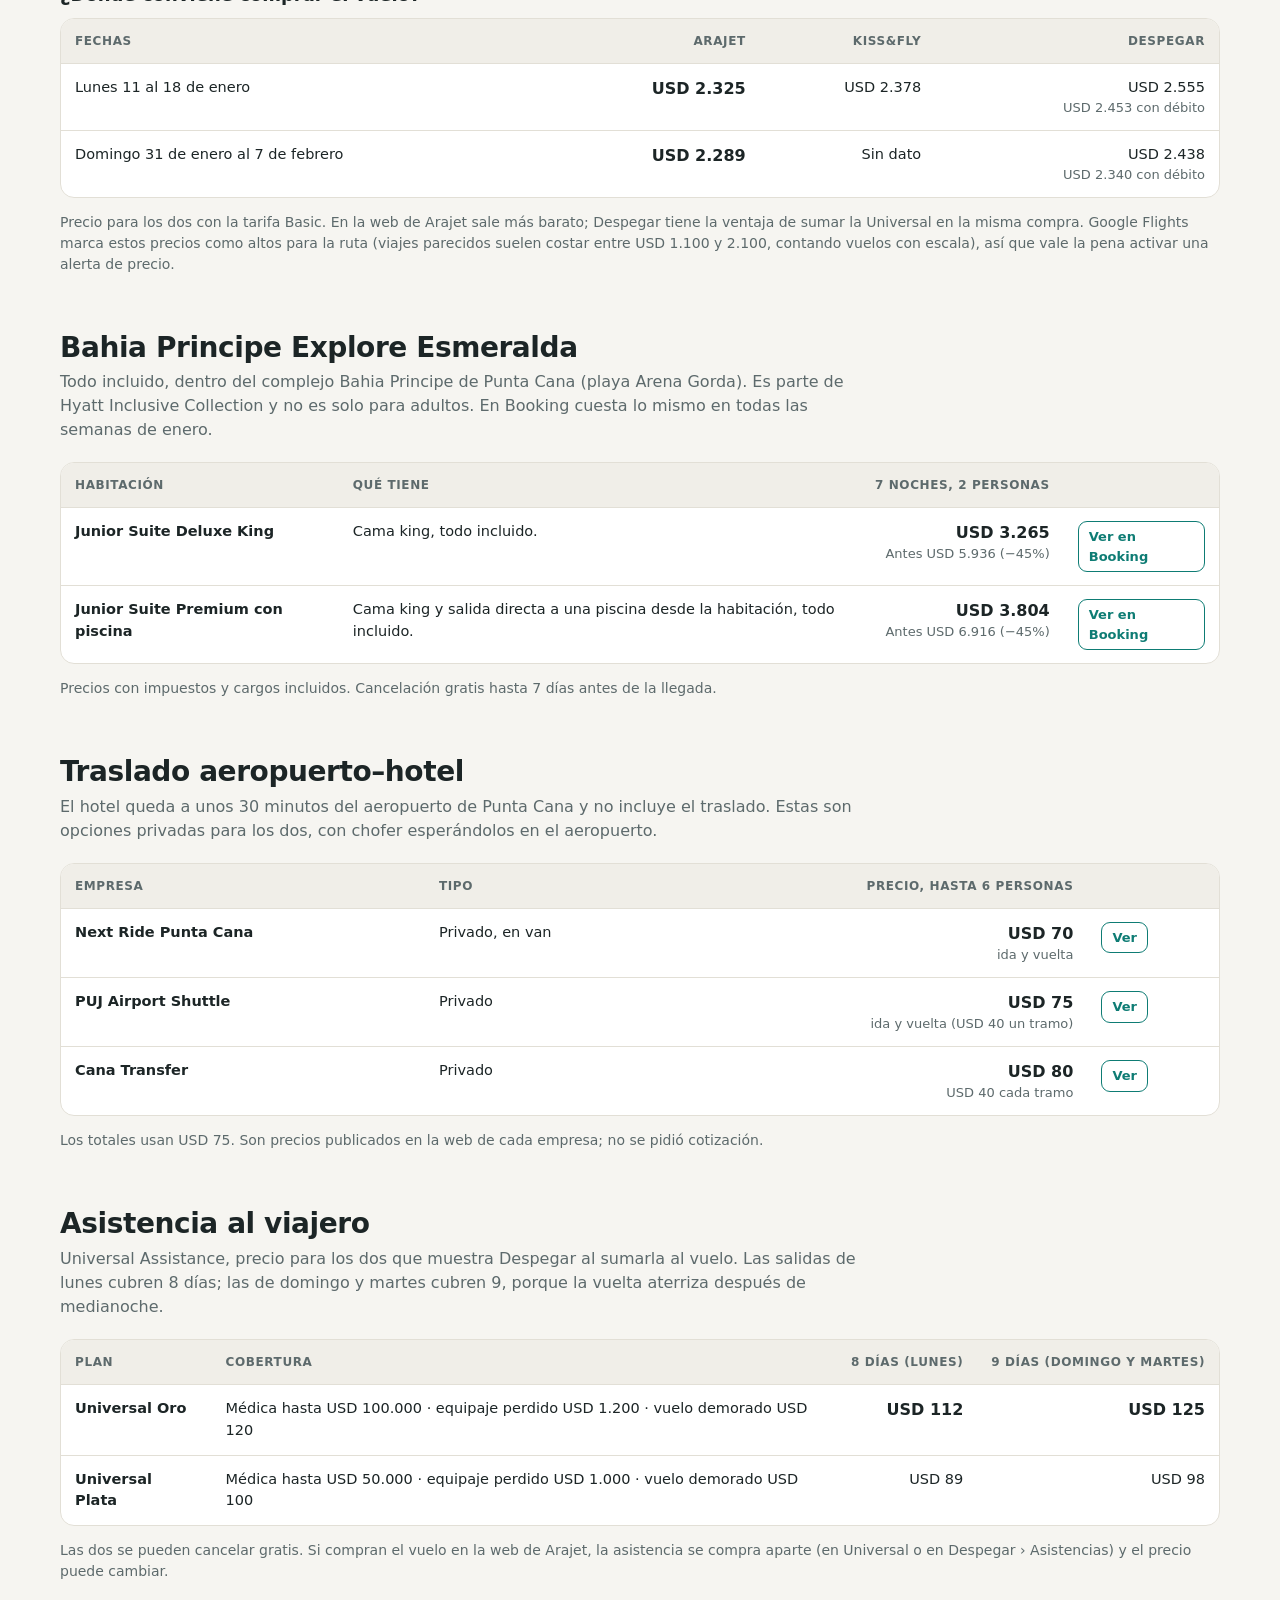
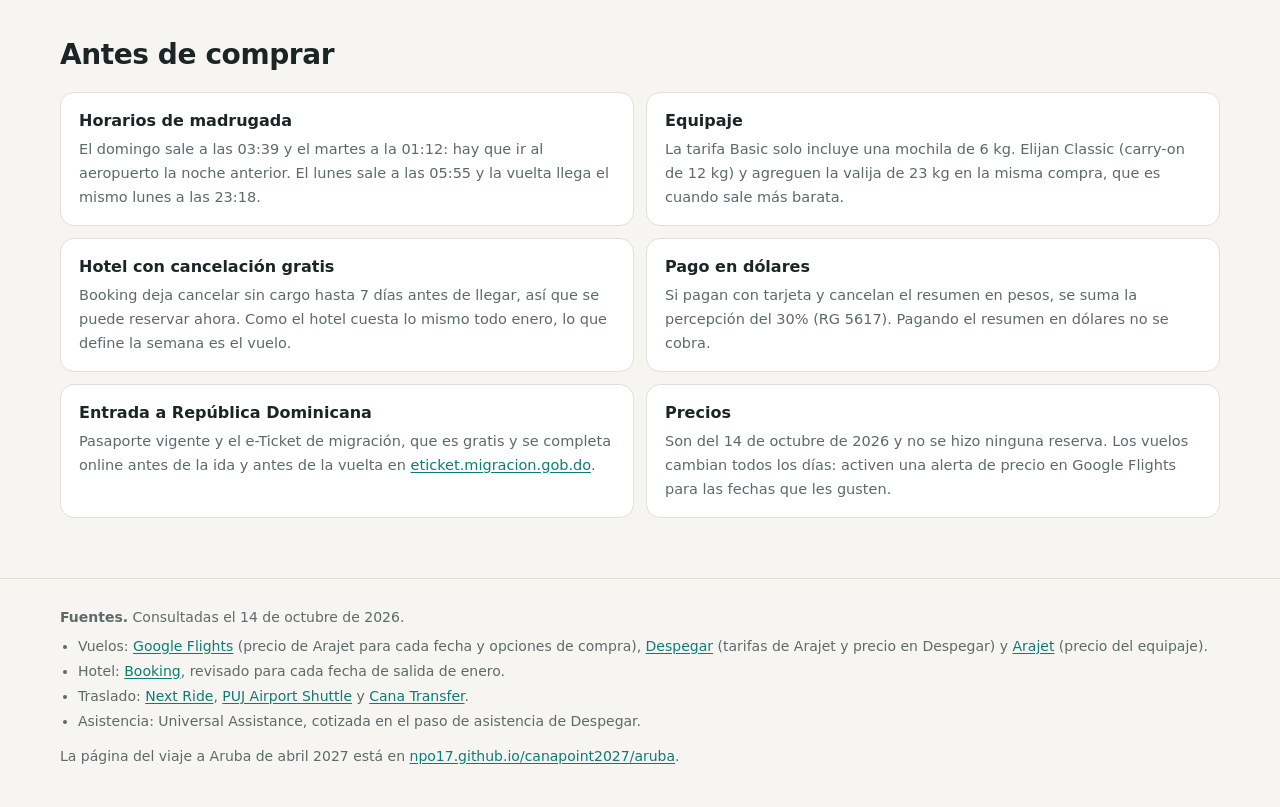
==== commit 6a3503db: "Rehacer Punta Cana con el formato de la página de Aruba Co-authored-by: Cursor <cursoragent@cursor.c" ====
--- a/index.html
+++ b/index.html
@@ -3,21 +3,22 @@
 <head>
   <meta charset="utf-8">
   <meta name="viewport" content="width=device-width, initial-scale=1">
-  <title>Punta Cana · Enero 2027 · Precios por semana</title>
-  <meta name="description" content="Vuelo directo Rosario–Punta Cana, Bahia Principe Explore Esmeralda, traslado y Universal Assistance: precios para 2 personas en cada semana de enero de 2027.">
-  <link rel="stylesheet" href="styles.css">
-  <script src="app.js" defer></script>
+  <title>Punta Cana · Enero 2027 · Comparador de viaje</title>
+  <meta name="description" content="Vuelo directo Rosario–Punta Cana, Bahia Principe Explore Esmeralda, traslado y Universal Assistance: comparativa de precios para 2 personas en cada semana de enero de 2027.">
+  <link rel="stylesheet" href="styles.css?v=3">
+  <script src="app.js?v=3" defer></script>
 </head>
 <body>
   <header class="hero">
     <div class="wrap">
       <p class="eyebrow">Enero 2027 · 2 personas · 7 noches</p>
-      <h1>Punta Cana desde Rosario</h1>
-      <p class="lead">Vuelo <strong>directo</strong> de Arajet Rosario ↔ Punta Cana, 7 noches todo incluido en el <strong>Bahia Principe Explore Esmeralda</strong> (ex Luxury Esmeralda), traslado aeropuerto–hotel y Universal Assistance. Todos los precios son para los dos y se consultaron el 14 de octubre de 2026.</p>
+      <h1>Viaje a Punta Cana</h1>
+      <p class="lead">Vuelo <strong>directo</strong> Rosario ↔ Punta Cana con Arajet, 7 noches todo incluido en el <strong>Bahia Principe Explore Esmeralda</strong> (ex Luxury Esmeralda), traslado aeropuerto–hotel y Universal Assistance, viajando con <strong>2 carry-on y 1 valija de 23 kg</strong>. Todos los precios son para los dos y se consultaron el 14 de octubre de 2026 en Google Flights, Despegar, Arajet y Booking.</p>
       <nav class="toc" aria-label="Secciones">
-        <a href="#resumen">Resumen</a>
-        <a href="#semanas">Semana por semana</a>
-        <a href="#vuelos">Vuelos y equipaje</a>
+        <a href="#combinaciones">Combinaciones</a>
+        <a href="#semanas">Comparativa por semana</a>
+        <a href="#calculadora">Calculadora</a>
+        <a href="#vuelos">Vuelos</a>
         <a href="#hotel">Hotel</a>
         <a href="#traslado">Traslado</a>
         <a href="#asistencia">Asistencia</a>
@@ -27,80 +28,451 @@
   </header>
 
   <main class="wrap">
-    <section id="resumen" class="section">
+    <section id="combinaciones" class="section">
       <div class="section-head">
         <h2>Las tres semanas más baratas</h2>
-        <p class="muted">Las cuatro opciones más baratas están a menos de USD 80 de diferencia, así que conviene elegir por horario. La del lunes 11 al 18 es la más barata que cae entera en enero y la vuelta llega el mismo día.</p>
-      </div>
-      <div class="options card">
-        <div class="control">
-          <span class="control-label">Equipaje (para los dos)</span>
-          <div class="seg" data-key="luggage">
-            <button type="button" data-value="classic">2 carry-on + 1 valija</button>
-            <button type="button" data-value="basic">Solo mochila</button>
-            <button type="button" data-value="comfort">2 valijas</button>
-            <button type="button" data-value="extra">2 carry-on + 2 valijas</button>
-          </div>
-        </div>
-        <div class="control">
-          <span class="control-label">Habitación</span>
-          <div class="seg" data-key="room">
-            <button type="button" data-value="deluxe">Junior Suite Deluxe</button>
-            <button type="button" data-value="swimup">Junior Suite con piscina</button>
-          </div>
-        </div>
-        <div class="control">
-          <span class="control-label">Asistencia al viajero</span>
-          <div class="seg" data-key="ins">
-            <button type="button" data-value="oro">Universal Oro</button>
-            <button type="button" data-value="plata">Universal Plata</button>
-            <button type="button" data-value="none">Sin asistencia</button>
-          </div>
-        </div>
-        <div class="control">
-          <span class="control-label">Traslado aeropuerto–hotel</span>
-          <div class="seg" data-key="transfer">
-            <button type="button" data-value="private">Privado ida y vuelta</button>
-            <button type="button" data-value="none">Sin traslado</button>
-          </div>
-        </div>
-        <p class="includes" id="includes" aria-live="polite"></p>
-      </div>
-      <div class="packages" id="top"></div>
+        <p class="muted">Cada total incluye vuelo directo, equipaje (2 carry-on + 1 valija de 23 kg), 7 noches todo incluido en el Esmeralda, traslado privado y Universal Oro. Las tres están a menos de USD 70 de diferencia, así que conviene elegir por fecha y horario.</p>
+      </div>
+      <div class="packages">
+        <article class="package card is-featured">
+          <div class="package-head">
+            <span class="badge rec">Recomendado</span>
+            <span class="sub">11 al 18 de enero</span>
+          </div>
+          <h3>Lunes 11 al lunes 18</h3>
+          <p class="package-text">La más barata que cae entera en enero, y con el mejor horario: sale el lunes a las 05:55 y la vuelta es de día, así que llegan a Rosario el mismo lunes a las 23:18.</p>
+          <dl class="package-lines">
+            <div><dt>Vuelo directo Arajet</dt><dd>USD 2.325</dd></div>
+            <div><dt>Equipaje: 2 carry-on + 1 valija</dt><dd>≈ USD 158</dd></div>
+            <div><dt>Esmeralda, 7 noches</dt><dd>USD 3.265</dd></div>
+            <div><dt>Traslado privado</dt><dd>USD 75</dd></div>
+            <div><dt>Universal Oro (8 días)</dt><dd>USD 112</dd></div>
+          </dl>
+          <div class="package-total">
+            <span class="sub">Total para 2</span>
+            <strong>USD 5.935</strong>
+            <span class="sub">USD 2.968 por persona</span>
+          </div>
+          <p class="package-extra">USD 23 más que la más barata.</p>
+          <a class="btn" href="#calculadora" data-trip="2027-01-11">Ver en la calculadora</a>
+        </article>
+        <article class="package card">
+          <div class="package-head">
+            <span class="badge cheap">Más barato</span>
+            <span class="sub">31 de enero al 7 de febrero</span>
+          </div>
+          <h3>Domingo 31 al domingo 7</h3>
+          <p class="package-text">La más barata de todas. Sale el domingo a las 03:39, así que hay que ir al aeropuerto el sábado a la noche, y la vuelta llega a Rosario el lunes 8 a las 04:55.</p>
+          <dl class="package-lines">
+            <div><dt>Vuelo directo Arajet</dt><dd>USD 2.289</dd></div>
+            <div><dt>Equipaje: 2 carry-on + 1 valija</dt><dd>≈ USD 158</dd></div>
+            <div><dt>Esmeralda, 7 noches</dt><dd>USD 3.265</dd></div>
+            <div><dt>Traslado privado</dt><dd>USD 75</dd></div>
+            <div><dt>Universal Oro (9 días)</dt><dd>USD 125</dd></div>
+          </dl>
+          <div class="package-total">
+            <span class="sub">Total para 2</span>
+            <strong>USD 5.912</strong>
+            <span class="sub">USD 2.956 por persona</span>
+          </div>
+          <p class="package-extra">Es la última salida de enero: la estadía termina el 7 de febrero.</p>
+          <a class="btn" href="#calculadora" data-trip="2027-01-31">Ver en la calculadora</a>
+        </article>
+        <article class="package card">
+          <div class="package-head">
+            <span class="badge">Fin de enero</span>
+            <span class="sub">25 de enero al 1 de febrero</span>
+          </div>
+          <h3>Lunes 25 al lunes 1</h3>
+          <p class="package-text">Mismo horario que la recomendada: sale el lunes a las 05:55 y vuelve de día, llegando a Rosario el lunes 1 de febrero a las 23:18.</p>
+          <dl class="package-lines">
+            <div><dt>Vuelo directo Arajet</dt><dd>USD 2.364</dd></div>
+            <div><dt>Equipaje: 2 carry-on + 1 valija</dt><dd>≈ USD 158</dd></div>
+            <div><dt>Esmeralda, 7 noches</dt><dd>USD 3.265</dd></div>
+            <div><dt>Traslado privado</dt><dd>USD 75</dd></div>
+            <div><dt>Universal Oro (8 días)</dt><dd>USD 112</dd></div>
+          </dl>
+          <div class="package-total">
+            <span class="sub">Total para 2</span>
+            <strong>USD 5.974</strong>
+            <span class="sub">USD 2.987 por persona</span>
+          </div>
+          <p class="package-extra">USD 62 más que la más barata.</p>
+          <a class="btn" href="#calculadora" data-trip="2027-01-25">Ver en la calculadora</a>
+        </article>
+      </div>
     </section>
 
     <section id="semanas" class="section">
       <div class="section-head">
-        <h2>Semana por semana</h2>
-        <p class="muted">Arajet vuela directo los domingos, lunes y martes. Cada fila es una estadía de 7 noches con el total para los dos, según lo que elijas arriba. En verde, la más barata de cada semana.</p>
-      </div>
-      <div class="toolbar">
-        <div class="seg" data-key="sort">
-          <button type="button" data-value="week">Por semana</button>
-          <button type="button" data-value="price">Más barato primero</button>
-        </div>
+        <h2>Comparativa semana por semana</h2>
+        <p class="muted">Arajet vuela directo los domingos, lunes y martes. Cada fila es una estadía de 7 noches. El total para los dos suma el vuelo, el equipaje (≈ USD 158), el hotel (USD 3.265), el traslado (USD 75) y Universal Oro (USD 112 saliendo lunes, USD 125 saliendo domingo o martes). En verde, la mejor opción de cada semana.</p>
       </div>
       <div class="table-wrap">
         <table class="trips-table stack">
           <thead>
             <tr>
-              <th>Ida</th>
-              <th>Vuelta</th>
-              <th class="num">Vuelo (2 personas)</th>
-              <th class="num">Total 2 personas</th>
-              <th><span class="visually-hidden">Links</span></th>
+              <th>Fechas</th>
+              <th>Horarios</th>
+              <th class="num">Vuelo 2 personas</th>
+              <th class="num">Total viaje 2 personas</th>
+              <th><span class="visually-hidden">Acciones</span></th>
             </tr>
           </thead>
-          <tbody id="trips-body"></tbody>
+          <tbody>
+            <tr class="week-row"><th colspan="5">Semana 1 · salidas del 3 al 5 de enero</th></tr>
+            <tr>
+              <td>
+                <div class="airline">Domingo 3 al domingo 10 de enero</div>
+                
+              </td>
+              <td data-label="Horarios">Ida ROS 03:39 → PUJ 10:22<span class="sub">Vuelta PUJ 20:15 → ROS 04:55 del lunes</span></td>
+              <td class="num" data-label="Vuelo 2 personas">USD 3.620</td>
+              <td class="num" data-label="Total viaje 2 personas">
+                <strong>USD 7.243</strong>
+                <span class="sub">USD 3.622 por persona</span>
+                <span class="sub">USD 1.331 más que la más barata</span>
+                <span class="total-bar" aria-hidden="true"><span style="width:100%"></span></span>
+              </td>
+              <td>
+                <div class="actions">
+                  <button type="button" class="btn small" data-trip="2027-01-03">Elegir</button>
+                  <a class="btn small ghost" href="https://www.google.com/travel/flights?hl=es&amp;curr=USD&amp;q=vuelos%20directos%20de%20Rosario%20a%20Punta%20Cana%20del%203%20al%2010%20de%20enero%202027%202%20adultos" target="_blank" rel="noopener">Ver vuelo</a>
+                </div>
+              </td>
+            </tr>
+            <tr>
+              <td>
+                <div class="airline">Lunes 4 al lunes 11 de enero</div>
+                
+              </td>
+              <td data-label="Horarios">Ida ROS 05:55 → PUJ 12:38<span class="sub">Vuelta PUJ 14:38 → ROS 23:18</span></td>
+              <td class="num" data-label="Vuelo 2 personas">USD 3.202</td>
+              <td class="num" data-label="Total viaje 2 personas">
+                <strong>USD 6.812</strong>
+                <span class="sub">USD 3.406 por persona</span>
+                <span class="sub">USD 900 más que la más barata</span>
+                <span class="total-bar" aria-hidden="true"><span style="width:72%"></span></span>
+              </td>
+              <td>
+                <div class="actions">
+                  <button type="button" class="btn small" data-trip="2027-01-04">Elegir</button>
+                  <a class="btn small ghost" href="https://www.google.com/travel/flights?hl=es&amp;curr=USD&amp;q=vuelos%20directos%20de%20Rosario%20a%20Punta%20Cana%20del%204%20al%2011%20de%20enero%202027%202%20adultos" target="_blank" rel="noopener">Ver vuelo</a>
+                </div>
+              </td>
+            </tr>
+            <tr class="is-best">
+              <td>
+                <div class="airline">Martes 5 al martes 12 de enero</div>
+                <div class="badges"><span class="badge cheap">Mejor de la semana</span></div>
+              </td>
+              <td data-label="Horarios">Ida ROS 01:12 → PUJ 07:55<span class="sub">Vuelta PUJ 18:10 → ROS 02:50 del miércoles</span></td>
+              <td class="num" data-label="Vuelo 2 personas">USD 2.454</td>
+              <td class="num" data-label="Total viaje 2 personas">
+                <strong>USD 6.077</strong>
+                <span class="sub">USD 3.039 por persona</span>
+                <span class="sub">USD 165 más que la más barata</span>
+                <span class="total-bar" aria-hidden="true"><span style="width:26%"></span></span>
+              </td>
+              <td>
+                <div class="actions">
+                  <button type="button" class="btn small" data-trip="2027-01-05">Elegir</button>
+                  <a class="btn small ghost" href="https://www.google.com/travel/flights?hl=es&amp;curr=USD&amp;q=vuelos%20directos%20de%20Rosario%20a%20Punta%20Cana%20del%205%20al%2012%20de%20enero%202027%202%20adultos" target="_blank" rel="noopener">Ver vuelo</a>
+                </div>
+              </td>
+            </tr>
+            <tr class="week-row"><th colspan="5">Semana 2 · salidas del 10 al 12 de enero</th></tr>
+            <tr>
+              <td>
+                <div class="airline">Domingo 10 al domingo 17 de enero</div>
+                
+              </td>
+              <td data-label="Horarios">Ida ROS 03:39 → PUJ 10:22<span class="sub">Vuelta PUJ 20:15 → ROS 04:55 del lunes</span></td>
+              <td class="num" data-label="Vuelo 2 personas">USD 2.364</td>
+              <td class="num" data-label="Total viaje 2 personas">
+                <strong>USD 5.987</strong>
+                <span class="sub">USD 2.994 por persona</span>
+                <span class="sub">USD 75 más que la más barata</span>
+                <span class="total-bar" aria-hidden="true"><span style="width:20%"></span></span>
+              </td>
+              <td>
+                <div class="actions">
+                  <button type="button" class="btn small" data-trip="2027-01-10">Elegir</button>
+                  <a class="btn small ghost" href="https://www.google.com/travel/flights?hl=es&amp;curr=USD&amp;q=vuelos%20directos%20de%20Rosario%20a%20Punta%20Cana%20del%2010%20al%2017%20de%20enero%202027%202%20adultos" target="_blank" rel="noopener">Ver vuelo</a>
+                </div>
+              </td>
+            </tr>
+            <tr class="is-best">
+              <td>
+                <div class="airline">Lunes 11 al lunes 18 de enero</div>
+                <div class="badges"><span class="badge rec">Recomendada</span><span class="badge cheap">Mejor de la semana</span></div>
+              </td>
+              <td data-label="Horarios">Ida ROS 05:55 → PUJ 12:38<span class="sub">Vuelta PUJ 14:38 → ROS 23:18</span></td>
+              <td class="num" data-label="Vuelo 2 personas">USD 2.325</td>
+              <td class="num" data-label="Total viaje 2 personas">
+                <strong>USD 5.935</strong>
+                <span class="sub">USD 2.968 por persona</span>
+                <span class="sub">USD 23 más que la más barata</span>
+                <span class="total-bar" aria-hidden="true"><span style="width:16%"></span></span>
+              </td>
+              <td>
+                <div class="actions">
+                  <button type="button" class="btn small is-active" data-trip="2027-01-11">Elegida</button>
+                  <a class="btn small ghost" href="https://www.google.com/travel/flights?hl=es&amp;curr=USD&amp;q=vuelos%20directos%20de%20Rosario%20a%20Punta%20Cana%20del%2011%20al%2018%20de%20enero%202027%202%20adultos" target="_blank" rel="noopener">Ver vuelo</a>
+                </div>
+              </td>
+            </tr>
+            <tr>
+              <td>
+                <div class="airline">Martes 12 al martes 19 de enero</div>
+                
+              </td>
+              <td data-label="Horarios">Ida ROS 01:12 → PUJ 07:55<span class="sub">Vuelta PUJ 18:10 → ROS 02:50 del miércoles</span></td>
+              <td class="num" data-label="Vuelo 2 personas">USD 2.669</td>
+              <td class="num" data-label="Total viaje 2 personas">
+                <strong>USD 6.292</strong>
+                <span class="sub">USD 3.146 por persona</span>
+                <span class="sub">USD 380 más que la más barata</span>
+                <span class="total-bar" aria-hidden="true"><span style="width:39%"></span></span>
+              </td>
+              <td>
+                <div class="actions">
+                  <button type="button" class="btn small" data-trip="2027-01-12">Elegir</button>
+                  <a class="btn small ghost" href="https://www.google.com/travel/flights?hl=es&amp;curr=USD&amp;q=vuelos%20directos%20de%20Rosario%20a%20Punta%20Cana%20del%2012%20al%2019%20de%20enero%202027%202%20adultos" target="_blank" rel="noopener">Ver vuelo</a>
+                </div>
+              </td>
+            </tr>
+            <tr class="week-row"><th colspan="5">Semana 3 · salidas del 17 al 19 de enero</th></tr>
+            <tr>
+              <td>
+                <div class="airline">Domingo 17 al domingo 24 de enero</div>
+                
+              </td>
+              <td data-label="Horarios">Ida ROS 03:39 → PUJ 10:22<span class="sub">Vuelta PUJ 20:15 → ROS 04:55 del lunes</span></td>
+              <td class="num" data-label="Vuelo 2 personas">USD 3.320</td>
+              <td class="num" data-label="Total viaje 2 personas">
+                <strong>USD 6.943</strong>
+                <span class="sub">USD 3.472 por persona</span>
+                <span class="sub">USD 1.031 más que la más barata</span>
+                <span class="total-bar" aria-hidden="true"><span style="width:81%"></span></span>
+              </td>
+              <td>
+                <div class="actions">
+                  <button type="button" class="btn small" data-trip="2027-01-17">Elegir</button>
+                  <a class="btn small ghost" href="https://www.google.com/travel/flights?hl=es&amp;curr=USD&amp;q=vuelos%20directos%20de%20Rosario%20a%20Punta%20Cana%20del%2017%20al%2024%20de%20enero%202027%202%20adultos" target="_blank" rel="noopener">Ver vuelo</a>
+                </div>
+              </td>
+            </tr>
+            <tr class="is-best">
+              <td>
+                <div class="airline">Lunes 18 al lunes 25 de enero</div>
+                <div class="badges"><span class="badge cheap">Mejor de la semana</span></div>
+              </td>
+              <td data-label="Horarios">Ida ROS 05:55 → PUJ 12:38<span class="sub">Vuelta PUJ 14:38 → ROS 23:18</span></td>
+              <td class="num" data-label="Vuelo 2 personas">USD 2.454</td>
+              <td class="num" data-label="Total viaje 2 personas">
+                <strong>USD 6.064</strong>
+                <span class="sub">USD 3.032 por persona</span>
+                <span class="sub">USD 152 más que la más barata</span>
+                <span class="total-bar" aria-hidden="true"><span style="width:25%"></span></span>
+              </td>
+              <td>
+                <div class="actions">
+                  <button type="button" class="btn small" data-trip="2027-01-18">Elegir</button>
+                  <a class="btn small ghost" href="https://www.google.com/travel/flights?hl=es&amp;curr=USD&amp;q=vuelos%20directos%20de%20Rosario%20a%20Punta%20Cana%20del%2018%20al%2025%20de%20enero%202027%202%20adultos" target="_blank" rel="noopener">Ver vuelo</a>
+                </div>
+              </td>
+            </tr>
+            <tr>
+              <td>
+                <div class="airline">Martes 19 al martes 26 de enero</div>
+                
+              </td>
+              <td data-label="Horarios">Ida ROS 01:12 → PUJ 07:55<span class="sub">Vuelta PUJ 18:10 → ROS 02:50 del miércoles</span></td>
+              <td class="num" data-label="Vuelo 2 personas">USD 2.787</td>
+              <td class="num" data-label="Total viaje 2 personas">
+                <strong>USD 6.410</strong>
+                <span class="sub">USD 3.205 por persona</span>
+                <span class="sub">USD 498 más que la más barata</span>
+                <span class="total-bar" aria-hidden="true"><span style="width:47%"></span></span>
+              </td>
+              <td>
+                <div class="actions">
+                  <button type="button" class="btn small" data-trip="2027-01-19">Elegir</button>
+                  <a class="btn small ghost" href="https://www.google.com/travel/flights?hl=es&amp;curr=USD&amp;q=vuelos%20directos%20de%20Rosario%20a%20Punta%20Cana%20del%2019%20al%2026%20de%20enero%202027%202%20adultos" target="_blank" rel="noopener">Ver vuelo</a>
+                </div>
+              </td>
+            </tr>
+            <tr class="week-row"><th colspan="5">Semana 4 · salidas del 24 al 26 de enero</th></tr>
+            <tr>
+              <td>
+                <div class="airline">Domingo 24 al domingo 31 de enero</div>
+                
+              </td>
+              <td data-label="Horarios">Ida ROS 03:39 → PUJ 10:22<span class="sub">Vuelta PUJ 20:15 → ROS 04:55 del lunes</span></td>
+              <td class="num" data-label="Vuelo 2 personas">USD 2.641</td>
+              <td class="num" data-label="Total viaje 2 personas">
+                <strong>USD 6.264</strong>
+                <span class="sub">USD 3.132 por persona</span>
+                <span class="sub">USD 352 más que la más barata</span>
+                <span class="total-bar" aria-hidden="true"><span style="width:37%"></span></span>
+              </td>
+              <td>
+                <div class="actions">
+                  <button type="button" class="btn small" data-trip="2027-01-24">Elegir</button>
+                  <a class="btn small ghost" href="https://www.google.com/travel/flights?hl=es&amp;curr=USD&amp;q=vuelos%20directos%20de%20Rosario%20a%20Punta%20Cana%20del%2024%20al%2031%20de%20enero%202027%202%20adultos" target="_blank" rel="noopener">Ver vuelo</a>
+                </div>
+              </td>
+            </tr>
+            <tr class="is-best">
+              <td>
+                <div class="airline">Lunes 25 de enero al lunes 1 de febrero</div>
+                <div class="badges"><span class="badge cheap">Mejor de la semana</span></div>
+              </td>
+              <td data-label="Horarios">Ida ROS 05:55 → PUJ 12:38<span class="sub">Vuelta PUJ 14:38 → ROS 23:18</span></td>
+              <td class="num" data-label="Vuelo 2 personas">USD 2.364</td>
+              <td class="num" data-label="Total viaje 2 personas">
+                <strong>USD 5.974</strong>
+                <span class="sub">USD 2.987 por persona</span>
+                <span class="sub">USD 62 más que la más barata</span>
+                <span class="total-bar" aria-hidden="true"><span style="width:19%"></span></span>
+              </td>
+              <td>
+                <div class="actions">
+                  <button type="button" class="btn small" data-trip="2027-01-25">Elegir</button>
+                  <a class="btn small ghost" href="https://www.google.com/travel/flights?hl=es&amp;curr=USD&amp;q=vuelos%20directos%20de%20Rosario%20a%20Punta%20Cana%20del%2025%20de%20enero%20al%201%20de%20febrero%202027%202%20adultos" target="_blank" rel="noopener">Ver vuelo</a>
+                </div>
+              </td>
+            </tr>
+            <tr>
+              <td>
+                <div class="airline">Martes 26 de enero al martes 2 de febrero</div>
+                
+              </td>
+              <td data-label="Horarios">Ida ROS 01:12 → PUJ 07:55<span class="sub">Vuelta PUJ 18:10 → ROS 02:50 del miércoles</span></td>
+              <td class="num" data-label="Vuelo 2 personas">USD 2.454</td>
+              <td class="num" data-label="Total viaje 2 personas">
+                <strong>USD 6.077</strong>
+                <span class="sub">USD 3.039 por persona</span>
+                <span class="sub">USD 165 más que la más barata</span>
+                <span class="total-bar" aria-hidden="true"><span style="width:26%"></span></span>
+              </td>
+              <td>
+                <div class="actions">
+                  <button type="button" class="btn small" data-trip="2027-01-26">Elegir</button>
+                  <a class="btn small ghost" href="https://www.google.com/travel/flights?hl=es&amp;curr=USD&amp;q=vuelos%20directos%20de%20Rosario%20a%20Punta%20Cana%20del%2026%20de%20enero%20al%202%20de%20febrero%202027%202%20adultos" target="_blank" rel="noopener">Ver vuelo</a>
+                </div>
+              </td>
+            </tr>
+            <tr class="week-row"><th colspan="5">Semana 5 · salida del 31 de enero</th></tr>
+            <tr class="is-best">
+              <td>
+                <div class="airline">Domingo 31 de enero al domingo 7 de febrero</div>
+                <div class="badges"><span class="badge cheap">La más barata</span></div>
+              </td>
+              <td data-label="Horarios">Ida ROS 03:39 → PUJ 10:22<span class="sub">Vuelta PUJ 20:15 → ROS 04:55 del lunes</span></td>
+              <td class="num" data-label="Vuelo 2 personas">USD 2.289</td>
+              <td class="num" data-label="Total viaje 2 personas">
+                <strong>USD 5.912</strong>
+                <span class="sub">USD 2.956 por persona</span>
+                <span class="sub">La más barata de enero</span>
+                <span class="total-bar" aria-hidden="true"><span style="width:15%"></span></span>
+              </td>
+              <td>
+                <div class="actions">
+                  <button type="button" class="btn small" data-trip="2027-01-31">Elegir</button>
+                  <a class="btn small ghost" href="https://www.google.com/travel/flights?hl=es&amp;curr=USD&amp;q=vuelos%20directos%20de%20Rosario%20a%20Punta%20Cana%20del%2031%20de%20enero%20al%207%20de%20febrero%202027%202%20adultos" target="_blank" rel="noopener">Ver vuelo</a>
+                </div>
+              </td>
+            </tr>
+          </tbody>
         </table>
       </div>
-      <p class="note" id="feb-note"></p>
-      <p class="note">El precio del vuelo es la tarifa más barata de Arajet (Basic, solo mochila); el equipaje se suma aparte. «Vuelo» abre Google Flights con la búsqueda de directos, donde aparecen Arajet y Despegar; «Hotel» abre Booking con las fechas cargadas.</p>
+      <p class="note"><strong>Fuera de enero:</strong> saliendo el lunes 1 de febrero (vuelta el 8) el vuelo cuesta USD 2.214 y el total queda en USD 5.824, USD 88 menos que la opción más barata de enero.</p>
+      <p class="note">El vuelo es la tarifa más barata de Arajet (Basic, solo mochila) y el equipaje se suma aparte. «Ver vuelo» abre Google Flights con la búsqueda de vuelos directos para esas fechas.</p>
+    </section>
+
+    <section id="calculadora" class="section">
+      <div class="section-head">
+        <h2>Armá tu viaje</h2>
+        <p class="muted">Elegí la fecha, el equipaje, la habitación, la asistencia y el traslado. El total se recalcula al instante.</p>
+      </div>
+      <div class="calc">
+        <div class="calc-controls card">
+          <label class="control">
+            <span class="control-label">Fechas (7 noches)</span>
+            <select id="sel-trip">
+              <optgroup label="Semana 1 · salidas del 3 al 5 de enero">
+                <option value="2027-01-03">Domingo 3 al domingo 10 de enero · vuelo USD 3.620</option>
+                <option value="2027-01-04">Lunes 4 al lunes 11 de enero · vuelo USD 3.202</option>
+                <option value="2027-01-05">Martes 5 al martes 12 de enero · vuelo USD 2.454</option>
+              </optgroup>
+              <optgroup label="Semana 2 · salidas del 10 al 12 de enero">
+                <option value="2027-01-10">Domingo 10 al domingo 17 de enero · vuelo USD 2.364</option>
+                <option value="2027-01-11" selected>Lunes 11 al lunes 18 de enero · vuelo USD 2.325</option>
+                <option value="2027-01-12">Martes 12 al martes 19 de enero · vuelo USD 2.669</option>
+              </optgroup>
+              <optgroup label="Semana 3 · salidas del 17 al 19 de enero">
+                <option value="2027-01-17">Domingo 17 al domingo 24 de enero · vuelo USD 3.320</option>
+                <option value="2027-01-18">Lunes 18 al lunes 25 de enero · vuelo USD 2.454</option>
+                <option value="2027-01-19">Martes 19 al martes 26 de enero · vuelo USD 2.787</option>
+              </optgroup>
+              <optgroup label="Semana 4 · salidas del 24 al 26 de enero">
+                <option value="2027-01-24">Domingo 24 al domingo 31 de enero · vuelo USD 2.641</option>
+                <option value="2027-01-25">Lunes 25 de enero al lunes 1 de febrero · vuelo USD 2.364</option>
+                <option value="2027-01-26">Martes 26 de enero al martes 2 de febrero · vuelo USD 2.454</option>
+              </optgroup>
+              <optgroup label="Semana 5 · salida del 31 de enero">
+                <option value="2027-01-31">Domingo 31 de enero al domingo 7 de febrero · vuelo USD 2.289</option>
+              </optgroup>
+              <optgroup label="Febrero">
+                <option value="2027-02-01">Lunes 1 al lunes 8 de febrero · vuelo USD 2.214</option>
+              </optgroup>
+            </select>
+          </label>
+          <div class="control">
+            <span class="control-label">Equipaje (para los dos)</span>
+            <div class="seg" data-key="luggage">
+              <button type="button" data-value="classic" aria-pressed="true">2 carry-on + 1 valija</button>
+              <button type="button" data-value="basic" aria-pressed="false">Solo mochila</button>
+              <button type="button" data-value="comfort" aria-pressed="false">2 valijas</button>
+              <button type="button" data-value="extra" aria-pressed="false">2 carry-on + 2 valijas</button>
+            </div>
+          </div>
+          <div class="control">
+            <span class="control-label">Habitación</span>
+            <div class="seg" data-key="room">
+              <button type="button" data-value="deluxe" aria-pressed="true">Junior Suite Deluxe</button>
+              <button type="button" data-value="swimup" aria-pressed="false">Junior Suite con piscina</button>
+            </div>
+          </div>
+          <div class="control">
+            <span class="control-label">Asistencia al viajero</span>
+            <div class="seg" data-key="ins">
+              <button type="button" data-value="oro" aria-pressed="true">Universal Oro</button>
+              <button type="button" data-value="plata" aria-pressed="false">Universal Plata</button>
+              <button type="button" data-value="none" aria-pressed="false">Sin asistencia</button>
+            </div>
+          </div>
+          <div class="control">
+            <span class="control-label">Traslado aeropuerto–hotel</span>
+            <div class="seg" data-key="transfer">
+              <button type="button" data-value="private" aria-pressed="true">Privado ida y vuelta</button>
+              <button type="button" data-value="none" aria-pressed="false">Sin traslado</button>
+            </div>
+          </div>
+        </div>
+        <div class="calc-result card" id="calc-result" aria-live="polite">
+          <p class="kicker">Total para 2 · lunes 11 al lunes 18 de enero</p>
+          <p class="total">USD 5.935</p>
+          <p class="per-person">USD 2.968 por persona</p>
+        </div>
+      </div>
     </section>
 
     <section id="vuelos" class="section">
       <div class="section-head">
-        <h2>Vuelos y equipaje</h2>
+        <h2>Vuelos</h2>
         <p class="muted">Arajet es la única aerolínea con vuelo directo Rosario–Punta Cana, de unas 7 h 40 m. En enero sale tres veces por semana, siempre en el mismo horario.</p>
       </div>
       <div class="table-wrap">
@@ -278,8 +650,8 @@
 
     <section id="asistencia" class="section">
       <div class="section-head">
-        <h2>Universal Assistance</h2>
-        <p class="muted">Precio para los dos que muestra Despegar al sumarla al vuelo. Las salidas de lunes cubren 8 días; las de domingo y martes cubren 9, porque la vuelta aterriza después de medianoche.</p>
+        <h2>Asistencia al viajero</h2>
+        <p class="muted">Universal Assistance, precio para los dos que muestra Despegar al sumarla al vuelo. Las salidas de lunes cubren 8 días; las de domingo y martes cubren 9, porque la vuelta aterriza después de medianoche.</p>
       </div>
       <div class="table-wrap">
         <table class="stack">
--- a/styles.css
+++ b/styles.css
@@ -1022,48 +1022,34 @@
   }
 }
 
-/* Opciones y tabla por semana */
-
-.options {
-  display: grid;
-  grid-template-columns: repeat(2, minmax(0, 1fr));
-  gap: 18px 24px;
-  margin-bottom: 16px;
-  padding: 20px;
-}
-
-.includes {
-  grid-column: 1 / -1;
-  margin: 0;
-  padding: 12px 14px;
-  border-radius: 10px;
+/* Calculadora y comparativa por semana */
+
+.status.is-diff {
   background: var(--surface-2);
   color: var(--muted);
-  font-size: 13.5px;
-}
-
-.includes strong {
-  color: var(--text);
-}
-
-.package .links {
+}
+
+.calc-result .budget {
+  margin-bottom: 22px;
+}
+
+.result-links {
   display: flex;
   flex-wrap: wrap;
   gap: 8px;
-  margin-top: auto;
-}
-
-.package .links .btn {
-  margin-top: 0;
-}
-
-.trips-table td:nth-child(1),
+  margin-top: 18px;
+}
+
+.trips-table td:nth-child(1) {
+  min-width: 230px;
+}
+
 .trips-table td:nth-child(2) {
-  min-width: 200px;
+  min-width: 250px;
 }
 
 .trips-table td:nth-child(4) {
-  min-width: 170px;
+  min-width: 190px;
 }
 
 .week-row th {
@@ -1104,12 +1090,6 @@
   margin-top: 14px;
 }
 
-@media (max-width: 960px) {
-  .options {
-    grid-template-columns: 1fr;
-  }
-}
-
 @media (max-width: 820px) {
   .stack tr.week-row {
     padding-bottom: 0;
